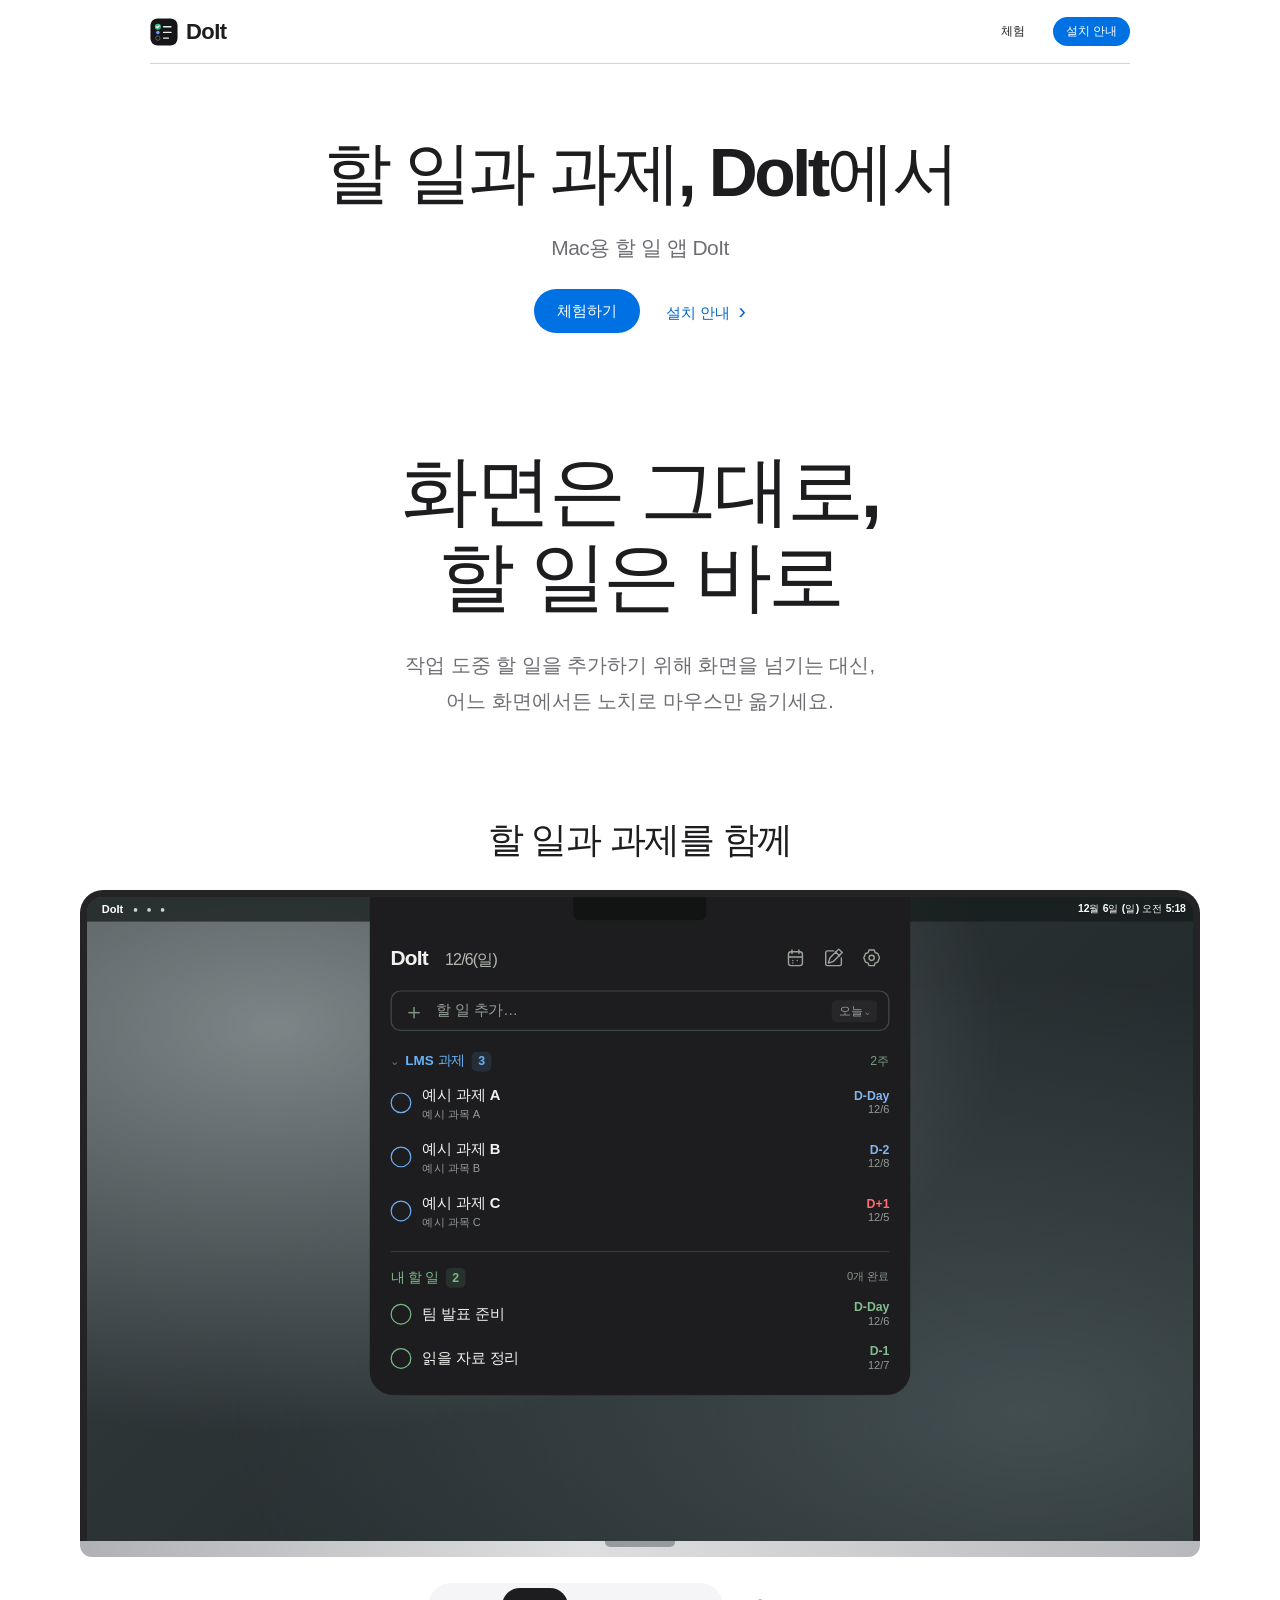
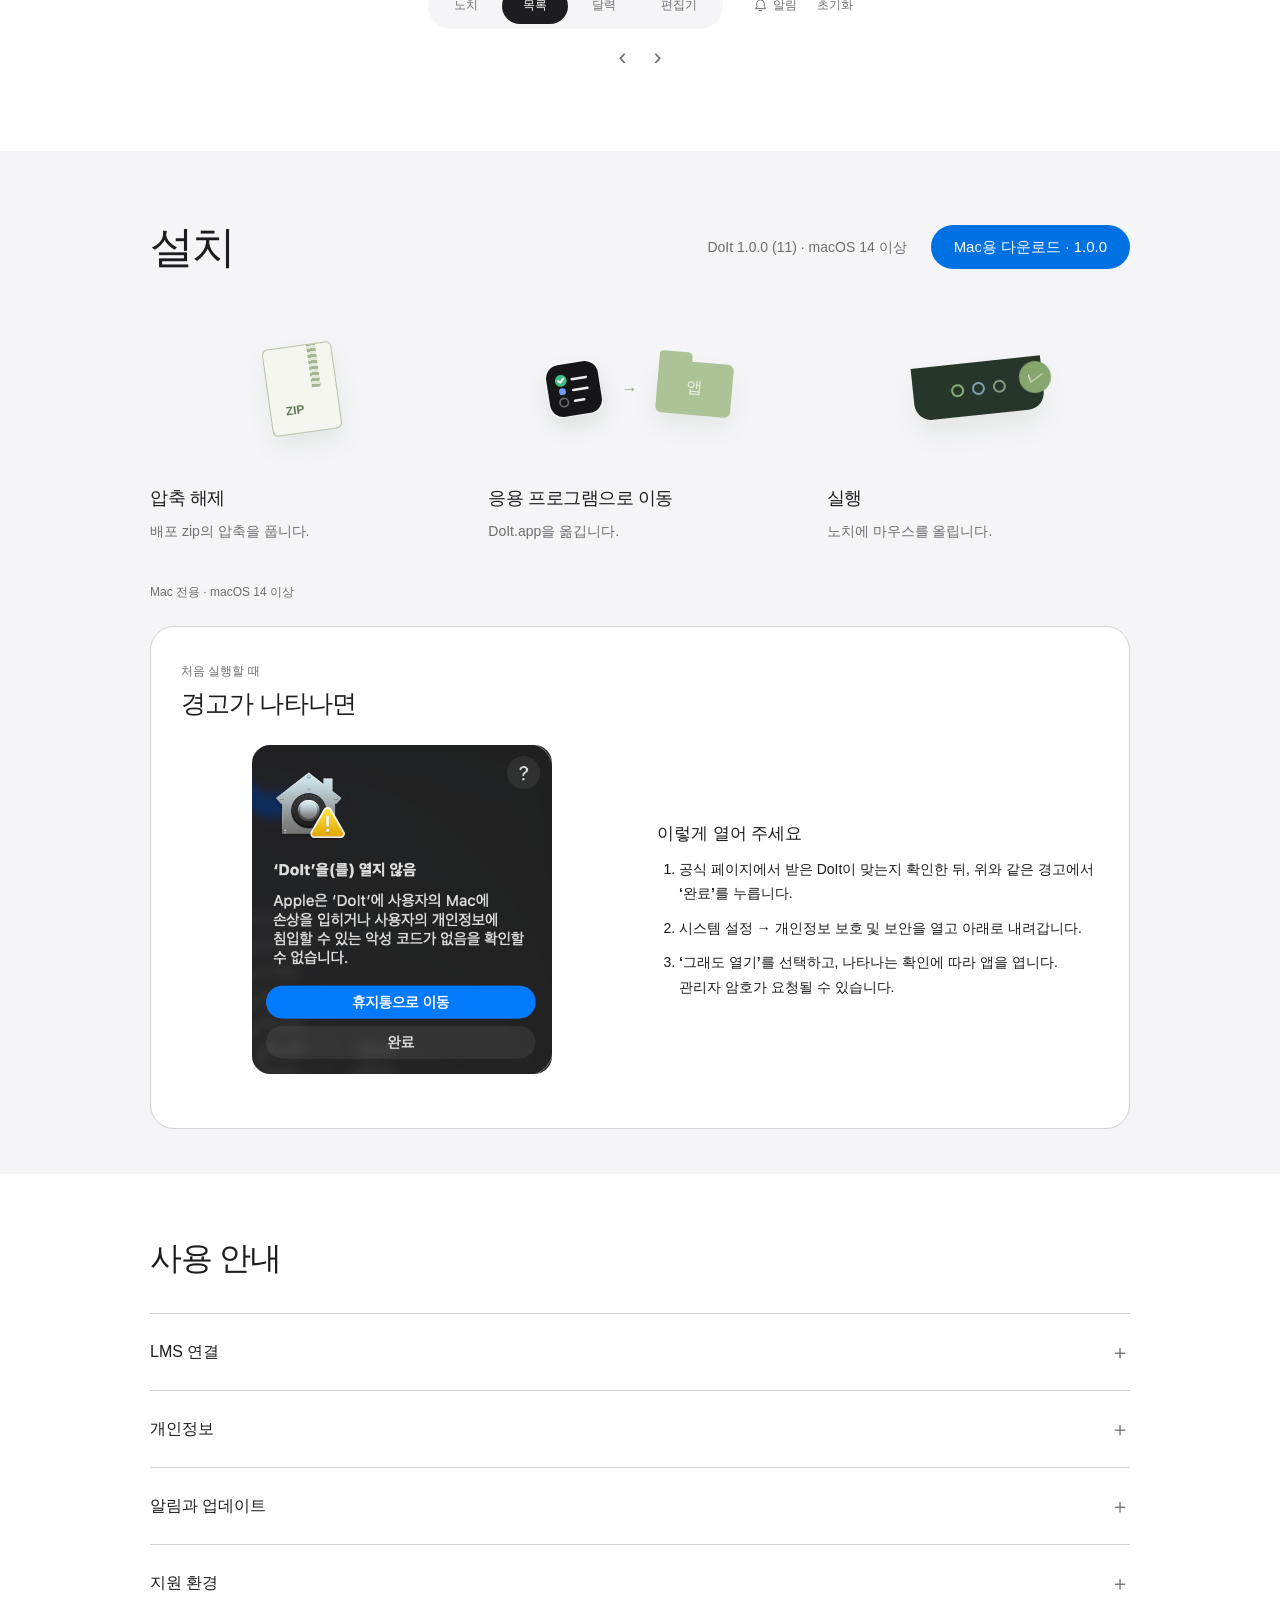
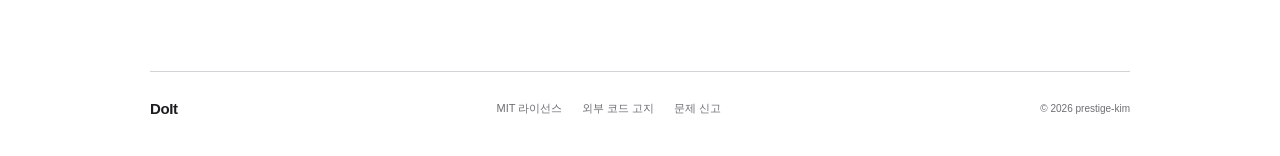
==== site/index.html @ 56186468 "Improve first-launch and LMS guides and notification permissions" ====
<!doctype html>
<html lang="ko">
<head>
  <meta charset="utf-8">
  <meta name="viewport" content="width=device-width, initial-scale=1">
  <meta name="color-scheme" content="light dark">
  <meta name="description" content="노치에서 할 일과 LMS 과제를 확인하는 Mac 앱, DoIt.">
  <meta http-equiv="Content-Security-Policy" content="default-src 'self'; script-src 'self'; style-src 'self'; img-src 'self' data:; font-src 'self'; connect-src 'none'; object-src 'none'; base-uri 'none'; form-action 'none'; frame-src 'none'">
  <title>DoIt — Mac용 할 일 앱</title>
  <link rel="icon" type="image/svg+xml" href="./assets/mark.svg">
  <link rel="stylesheet" href="./styles.css">
  <script type="module" src="./app.js"></script>
</head>
<body>
<a class="skip-link" href="#main">본문으로 건너뛰기</a>
<svg class="symbol-library" aria-hidden="true" xmlns="http://www.w3.org/2000/svg"><defs>
  <symbol id="i-arrow" viewBox="0 0 24 24"><path d="M5 12h14m-6-6 6 6-6 6"/></symbol>
  <symbol id="i-calendar" viewBox="0 0 24 24"><rect x="4" y="5" width="16" height="16" rx="3"/><path d="M8 3v4m8-4v4M4 11h16m-11 4h.01m5 0h.01m-5 3h.01"/></symbol>
  <symbol id="i-edit" viewBox="0 0 24 24"><path d="m14 5 5 5m-13 8 2-6L18 2l4 4L12 16l-6 2Z"/><path d="M12 4H5a2 2 0 0 0-2 2v13a2 2 0 0 0 2 2h14a2 2 0 0 0 2-2v-7"/></symbol>
  <symbol id="i-settings" viewBox="0 0 24 24"><path d="m9 3 6 0 1 3 3 1 2 5-2 5-3 1-1 3H9l-1-3-3-1-2-5 2-5 3-1Z"/><circle cx="12" cy="12" r="3"/></symbol>
  <symbol id="i-check" viewBox="0 0 24 24"><path d="m5 12 4 4L19 6"/></symbol>
  <symbol id="i-bell" viewBox="0 0 24 24"><path d="M6 9a6 6 0 0 1 12 0v5l2 3H4l2-3Zm4 11h4"/></symbol>
  <symbol id="i-lock" viewBox="0 0 24 24"><rect x="5" y="10" width="14" height="11" rx="3"/><path d="M8 10V7a4 4 0 0 1 8 0v3m-4 4v3"/></symbol>
  <symbol id="i-close" viewBox="0 0 24 24"><path d="m6 6 12 12M6 18 18 6"/></symbol>
  <symbol id="i-list" viewBox="0 0 24 24"><path d="M10 6h11M10 12h11M10 18h7m-14-12h.1m-.1 6h.1m-.1 6h.1"/></symbol>
</defs></svg>
<header class="site-header">
  <a class="brand" href="#top" aria-label="DoIt 첫 화면"><img src="./assets/mark.svg" width="34" height="34" alt=""><span>DoIt</span></a>
  <nav aria-label="주 메뉴"><a href="#experience">체험</a><a class="nav-cta" href="#install">설치 안내</a></nav>
</header>
<main id="main">
  <section class="hero" id="top" aria-labelledby="hero-title">
    <h1 id="hero-title">할 일과 과제,<br class="small-break"> DoIt에서</h1>
    <p class="hero-copy">Mac용 할 일 앱 DoIt</p>
    <div class="hero-actions"><button class="button primary js-only" data-open-notch>체험하기</button><a class="text-link" href="#install">설치 안내 <span aria-hidden="true">›</span></a></div>

  </section>

  <section class="focus-intro content-width" aria-labelledby="focus-title">
    <h2 id="focus-title"><span>화면은 그대로,</span><span>할 일은 바로</span></h2>
    <p><span>작업 도중 할 일을 추가하기 위해 화면을 넘기는 대신,</span><span>어느 화면에서든 노치로 마우스만 옮기세요.</span></p>
  </section>

  <section class="story" id="experience" data-scene="1" aria-label="DoIt 가상 제품 체험">
    <div class="product-stage">
      <p class="feature-caption js-only" id="feature-caption"><span>할 일과 과제를 함께</span></p>
      <div class="product-frame">
        <div class="display" id="product-display">
          <div class="desktop-surface" id="desktop-surface">
          <div class="desktop-menubar" aria-hidden="true"><span class="desktop-brand"><b>DoIt</b><i></i><i></i><i></i></span><time id="desktop-date" class="menu-clock">11월 9일 (월)</time></div>
          <button class="notch-toggle js-only" id="notch-toggle" aria-expanded="false" aria-controls="notch-panel" aria-label="노치 펼치기"><span class="camera" aria-hidden="true"></span></button>
          <div class="notch-panel" id="notch-panel" aria-label="예시 할 일 패널">
            <div class="panel-heading"><strong>DoIt <time id="panel-date">11/9(월)</time></strong><div class="panel-tools"><button class="icon-button js-only" id="calendar-toggle" aria-label="달력 보기" aria-pressed="false"><svg><use href="#i-calendar"/></svg></button><button class="icon-button js-only" id="editor-toggle" aria-label="전체 편집기 미리보기"><svg><use href="#i-edit"/></svg></button><a class="icon-button" href="#setup" aria-label="LMS 연결 방법 보기"><svg><use href="#i-settings"/></svg></a></div></div>
            <div class="list-view" id="list-view">
              <div class="demo-input" aria-label="입력창 예시, 실제 입력은 받지 않음"><span>＋</span>할 일 추가… <small>오늘⌄</small></div>
              <div class="list-heading"><strong><span class="chevron">⌄</span>LMS 과제 <b>3</b></strong><span>2주</span></div>
              <div class="tasks lms-tasks">
                <div class="task" data-task="lms-a"><button class="check js-only" data-check="lms-a" aria-label="예시 과제 A 완료" aria-pressed="false"><svg><use href="#i-check"/></svg></button><span class="static-ring no-js-only"></span><div class="task-copy"><span class="task-title">예시 과제 A</span><span class="course">예시 과목 A</span></div><span class="due">D-Day<small>11/9</small></span></div>
                <div class="task" data-task="lms-b"><button class="check js-only" data-check="lms-b" aria-label="예시 과제 B 완료" aria-pressed="false"><svg><use href="#i-check"/></svg></button><span class="static-ring no-js-only"></span><div class="task-copy"><span class="task-title">예시 과제 B</span><span class="course">예시 과목 B</span></div><span class="due">D-2<small>11/11</small></span></div>
                <div class="task overdue" data-task="lms-c"><button class="check js-only" data-check="lms-c" aria-label="예시 과제 C 완료" aria-pressed="false"><svg><use href="#i-check"/></svg></button><span class="static-ring no-js-only"></span><div class="task-copy"><span class="task-title">예시 과제 C</span><span class="course">예시 과목 C</span></div><span class="due">D+1<small>11/8</small></span></div>
              </div>
              <div class="list-divider"></div>
              <div class="list-heading personal-heading"><strong>내 할 일 <b>2</b></strong><span id="todo-progress">0개 완료</span></div>
              <div class="tasks personal-tasks"><div class="task" data-task="todo-a"><button class="check js-only" data-check="todo-a" aria-label="팀 발표 준비 완료" aria-pressed="false"><svg><use href="#i-check"/></svg></button><span class="static-ring no-js-only"></span><span class="task-title">팀 발표 준비</span><span class="due">D-Day<small>11/9</small></span></div><div class="task" data-task="todo-b"><button class="check js-only" data-check="todo-b" aria-label="읽을 자료 정리 완료" aria-pressed="false"><svg><use href="#i-check"/></svg></button><span class="static-ring no-js-only"></span><span class="task-title">읽을 자료 정리</span><span class="due">D-1<small>11/10</small></span></div></div>
            </div>
            <div class="calendar-view" id="calendar-view" hidden><div class="calendar-title"><strong id="calendar-month">2026년 11월</strong><span>〈 <span class="today-chip">오늘</span> 〉</span></div><div class="weekdays" aria-hidden="true"><span>일</span><span>월</span><span>화</span><span>수</span><span>목</span><span>금</span><span>토</span></div><div class="calendar-grid" id="calendar-grid" aria-label="2026년 11월 예시 달력"></div><div class="calendar-legend"><span><i></i>내 할 일</span><span><i></i>LMS 과제</span><span>지난 날짜는 보기만 가능</span></div><div class="selected-day"><strong id="selected-day-label">11월 9일 · 오늘</strong><div><i class="blue-dot"></i>예시 과제 A <span>예시 과목 A</span></div><div><i class="green-dot"></i>팀 발표 준비</div></div></div>
          </div>
          <div class="demo-alert" id="demo-alert" hidden><button class="alert-content" id="alert-content"><span class="alert-dot"></span><strong id="alert-count">오늘 마감 2개</strong><span id="alert-titles">예시 과제 A 외 1개</span></button><button class="alert-close" id="alert-close" aria-label="알림 예시 닫기"><svg><use href="#i-close"/></svg></button></div>
          <section class="editor-window" id="editor-window" aria-label="전체 편집기 예시" hidden><div class="window-top"><i></i><i></i><i></i><span>전체 편집기</span><button id="editor-close" class="icon-button js-only" aria-label="편집기 미리보기 닫기"><svg><use href="#i-close"/></svg></button></div><div class="editor-toolbar"><span>⌕ 제목 검색</span><strong>마감일순</strong><span>추가순</span></div><div class="editor-body"><h3>LMS 과제 <small>보기·체크만 가능</small></h3><div class="editor-row"><span class="blue-dot"></span><strong>예시 과제 A</strong><span class="course">예시 과목 A</span><span data-demo-offset="0">11/9 · D-Day</span></div><div class="editor-row"><span class="blue-dot"></span><strong>예시 과제 B</strong><span class="course">예시 과목 B</span><span data-demo-offset="2">11/11 · D-2</span></div><h3>내 할 일</h3><div class="editor-row"><span class="green-dot"></span><strong>팀 발표 준비</strong><span data-demo-offset="0">11/9 · D-Day</span></div><div class="editor-row"><span class="green-dot"></span><strong>읽을 자료 정리</strong><span data-demo-offset="1">11/10 · D-1</span></div><p>내 할 일은 제목·날짜 수정과 일괄 처리까지.<br> LMS 과제의 제목·마감일은 바꾸지 않습니다.</p></div></section>
          </div>
        </div>
        <div class="frame-chin" aria-hidden="true"><span></span></div>
      </div>
      <div class="scene-controls js-only"><div class="scene-buttons" role="group" aria-label="제품 시연 장면"><button data-scene="0" aria-pressed="false">노치</button><button data-scene="1" aria-pressed="true">목록</button><button data-scene="2" aria-pressed="false">달력</button><button data-scene="3" aria-pressed="false">편집기</button></div><div class="extra-controls"><button id="show-alert"><svg><use href="#i-bell"/></svg>알림</button><button id="expand-demo" class="expand-button" aria-pressed="false" aria-controls="product-display">화면 확대</button><button id="reset-demo">초기화</button></div></div>
      <div class="story-footer js-only"><button id="previous-scene" aria-label="이전 장면">‹</button><button id="next-scene" aria-label="다음 장면">›</button></div>
    </div>
    <noscript><p class="noscript-note">예시 일정입니다. JavaScript를 켜면 날짜와 시간이 현재 기기에 맞춰지고 노치·완료 체크·달력·알림을 체험할 수 있습니다.</p></noscript>
    <p class="sr-only" id="demo-status" role="status" aria-live="polite"></p>
  </section>

  <section class="install-section" id="install" aria-labelledby="install-title">
    <div class="content-width">
      <div class="install-heading"><h2 id="install-title">설치</h2><div class="release-state"><p id="release-message">DoIt 1.0.0 (11) · macOS 14 이상</p><a class="text-link" id="preview-cta" href="#experience">체험하기 <span aria-hidden="true">›</span></a><a class="button primary" id="download-link" hidden>Mac용 다운로드</a></div></div>
      <ol class="install-steps">
        <li><div class="install-drawing archive-drawing" aria-hidden="true"><div class="zip-icon"><span>ZIP</span><i></i></div></div><h3>압축 해제</h3><p>배포 zip의 압축을 풉니다.</p></li>
        <li><div class="install-drawing folder-drawing" aria-hidden="true"><img src="./assets/mark.svg" alt="" width="54" height="54"><span>→</span><div class="folder-icon"><i>앱</i></div></div><h3>응용 프로그램으로 이동</h3><p>DoIt.app을 옮깁니다.</p></li>
        <li><div class="install-drawing launch-drawing" aria-hidden="true"><span class="launch-notch"><i></i><i></i><i></i></span><span class="launch-check">✓</span></div><h3>실행</h3><p>노치에 마우스를 올립니다.</p></li>
      </ol>
      <p class="compatibility">Mac 전용 · macOS 14 이상</p>
      <section class="first-launch" aria-labelledby="first-launch-title">
        <div class="first-launch-intro"><span>처음 실행할 때</span><h3 id="first-launch-title">경고가 나타나면</h3></div>
        <div class="first-launch-content">
          <img class="first-launch-warning" src="./assets/first-launch-warning.webp" width="508" height="558" alt="DoIt을 열지 않음. Apple이 악성 코드가 없는지 확인할 수 없다는 경고와 휴지통으로 이동·완료 버튼.">
          <div class="first-launch-steps"><h4>이렇게 열어 주세요</h4><ol>
            <li>공식 페이지에서 받은 DoIt이 맞는지 확인한 뒤, 위와 같은 경고에서 <strong>‘완료’</strong>를 누릅니다.</li>
            <li><strong>시스템 설정 → 개인정보 보호 및 보안</strong>을 열고 아래로 내려갑니다.</li>
            <li><strong>‘그래도 열기’</strong>를 선택하고, 나타나는 확인에 따라 앱을 엽니다. 관리자 암호가 요청될 수 있습니다.</li>
          </ol></div>
        </div>
      </section>
    </div>
  </section>
  <section class="guide-section content-width" id="privacy" aria-labelledby="guide-title">
    <h2 id="guide-title">사용 안내</h2>
    <details id="setup">
      <summary>LMS 연결<span>＋</span></summary>
      <div class="detail-body lms-guide">
        <div class="lms-guide-heading">
          <h3>과제도, 함께.</h3>
          <p>LMS에서 피드 주소를 가져와 DoIt에 연결하면<br>과제와 마감일을 함께 볼 수 있습니다.</p>
        </div>
        <h4 class="lms-flow-title">LMS에서 피드 주소 가져오기</h4>
        <ol class="lms-feed-steps">
          <li>
            <div class="lms-feed-visual lms-calendar-visual" aria-hidden="true"><div class="lms-calendar-menu"><span>대시보드</span><span>과목</span><strong><svg><use href="#i-calendar"/></svg>캘린더</strong></div></div>
            <h5>캘린더 열기</h5><p>LMS 홈 왼쪽 메뉴에서<br>‘캘린더’를 클릭하세요.</p>
          </li>
          <li>
            <div class="lms-feed-visual"><img src="./assets/lms-setup/calendar-feed-link.png" width="194" height="164" loading="lazy" alt="LMS 캘린더 오른쪽의 캘린더 피드 링크"></div>
            <h5>캘린더 피드 선택</h5><p>캘린더 화면 오른쪽에서<br>‘캘린더 피드’를 클릭하세요.</p>
          </li>
          <li>
            <div class="lms-feed-visual lms-copy-visual" aria-hidden="true"><div class="lms-feed-dialog"><strong>캘린더 피드</strong><span>아래 링크를 복사하여 사용하세요.</span><div>개인 피드 주소 <b>⌘ C</b></div></div></div>
            <h5>주소 복사</h5><p>나타난 주소를 전체 선택해<br>복사하세요.</p>
          </li>
        </ol>
        <p class="lms-feed-example">일부 화면은 개인 정보 보호를 위해 예시로 표시했습니다.</p>
        <h4 class="lms-flow-title lms-connect-title">DoIt에 연결하기</h4>
        <ol class="lms-steps">
          <li>
            <div class="lms-step-copy"><span class="lms-step-number" aria-hidden="true">1</span><h4>피드 주소 저장</h4><p>DoIt 설정 → LMS 연동에서<br>주소를 붙여넣고 ‘저장’을 누르세요.</p></div>
            <a class="lms-screen" href="./assets/lms-setup/save-feed.png" target="_blank" rel="noopener" aria-label="피드 주소 저장 화면 크게 보기">
              <img src="./assets/lms-setup/save-feed.png" width="984" height="430" loading="lazy" alt="실제 DoIt 설정의 LMS 연동 화면. 비어 있는 피드 주소 입력란과 저장 버튼이 있습니다.">
              <span>이미지 크게 보기 <span aria-hidden="true">↗</span></span>
            </a>
          </li>
          <li>
            <div class="lms-step-copy"><span class="lms-step-number" aria-hidden="true">2</span><h4>연동 켜기</h4><p>‘LMS 연동 켜기’를 켜세요.<br>가져올 기간도 정할 수 있습니다.</p></div>
            <a class="lms-screen" href="./assets/lms-setup/enable-lms.png" target="_blank" rel="noopener" aria-label="LMS 연동 켜기 화면 크게 보기">
              <img src="./assets/lms-setup/enable-lms.png" width="984" height="320" loading="lazy" alt="실제 DoIt 설정의 LMS 연동 스위치가 오른쪽으로 켜진 화면. 피드 주소 대신 이 맥에만 저장됨 표시가 보입니다.">
              <span>이미지 크게 보기 <span aria-hidden="true">↗</span></span>
            </a>
          </li>
        </ol>
        <p class="lms-screen-note">DoIt 설정 화면입니다. 개인 피드 주소는 포함하지 않았습니다. 웹에서는 주소를 입력받지 않습니다.</p>
        <div class="lms-optional"><h4>LMS 없이도 사용할 수 있어요.</h4><p>연동하지 않아도 할 일·달력·마감 알림을 사용할 수 있습니다.<br>피드를 추가하지 않으면 패널에 LMS 칸이 나타나지 않습니다.</p></div>
        <div class="lms-safety"><p>피드 주소는 <strong>DoIt 앱 설정 창에만 직접</strong> 붙여넣으세요. 비밀번호처럼 보관하고 스크린샷·터미널·대화에 노출하지 마세요. 노출했다면 LMS에서 재발급하세요.</p><p>한동대 LMS 기준이며 다른 학교는 미검증입니다. 학교 공식 앱이 아닙니다. <strong>LMS 원본이 기준이며 DoIt은 보조 도구입니다.</strong> 중요한 마감은 LMS에서 확인하세요.</p></div>
      </div>
    </details>
    <details><summary>개인정보<span>＋</span></summary><div class="detail-body"><p>개발자는 사용자 데이터를 수집하거나 전송받지 않습니다. 할 일·과제·체크 상태·기록은 맥 안에 저장됩니다.</p><p>LMS에는 피드 GET 요청만 보냅니다. 할 일과 체크 상태를 보내거나 강의자료·게시글·첨부파일에 접근하거나 화면을 크롤링하지 않습니다. LMS 데이터를 AI 서비스에 보내지 않습니다.</p><p>피드 주소는 본인 계정 전용 파일에 저장합니다(파일 권한 600·폴더 700, Time Machine 백업 제외). 같은 계정의 다른 프로그램까지 차단하는 저장소는 아닙니다.</p><p>업데이트 확인·다운로드는 GitHub와 통신하며 IP 등 일반 HTTP 정보가 전달될 수 있습니다. 이 웹사이트에는 입력 수집·분석 도구가 없습니다.</p></div></details>
    <details><summary>알림과 업데이트<span>＋</span></summary><div class="detail-body"><p>노치 알림은 마감 당일 오전 9시에 모아서 표시합니다. 앱 종료 중 macOS 알림에는 알림 권한이 필요합니다. 기록은 자동으로 삭제하지 않습니다.</p><p>업데이트는 자동으로 확인하고 설치는 사용자가 선택합니다. 로컬 업데이트에서 인증 창 0번을 확인했으며 다른 맥이나 실제 배포 경로의 결과는 보장하지 않습니다.</p></div></details>
    <details><summary>지원 환경<span>＋</span></summary><div class="detail-body"><p>macOS 14 이상. Apple Silicon 실사용 확인. Intel은 universal 빌드 확인, 실사용 미확인입니다. 모바일에서는 웹 체험만 가능하며 앱은 Mac 전용입니다.</p></div></details>
  </section>
</main>
<footer class="site-footer content-width"><a class="brand" href="#top">DoIt</a><div><a href="./legal.html#license">MIT 라이선스</a><a href="./legal.html#notices">외부 코드 고지</a><a href="https://github.com/prestige-kim/DoIt/issues">문제 신고</a></div><small>© 2026 prestige-kim</small></footer>
</body>
</html>
---- site/styles.css ----
:root {
  color-scheme: light dark;
  --bg: #fff;
  --ink: #1d1d1f;
  --muted: #6e6e73;
  --line: #d2d2d7;
  --section: #f5f5f7;
  --blue: #66adf6;
  --red: #ff6c72;
  --panel: #1d1d1f;
  font-family: -apple-system, BlinkMacSystemFont, "Apple SD Gothic Neo", sans-serif;
  font-synthesis: none;
}
* { box-sizing: border-box; }
html { scroll-behavior: smooth; scroll-padding-top: 12px; }
body { margin: 0; color: var(--ink); background: var(--bg); line-height: 1.6; word-break: keep-all; -webkit-font-smoothing: antialiased; }
a { color: inherit; text-decoration: none; }
button { font: inherit; color: inherit; cursor: pointer; }
button, a { -webkit-tap-highlight-color: transparent; }
button:disabled { opacity: .3; cursor: default; }
button:focus-visible, a:focus-visible, summary:focus-visible { outline: 3px solid #0071e3; outline-offset: 5px; }
[hidden] { display: none !important; }
svg { width: 22px; height: 22px; fill: none; stroke: currentColor; stroke-width: 1.6; stroke-linecap: round; stroke-linejoin: round; }
.symbol-library { position: absolute; width: 0; height: 0; overflow: hidden; }
.sr-only { position: absolute; width: 1px; height: 1px; overflow: hidden; clip: rect(0,0,0,0); white-space: nowrap; }
.js-only { display: none; }
.js .js-only { display: flex; }
.js .no-js-only { display: none; }
.skip-link { position: fixed; top: -100px; left: 20px; z-index: 100; padding: 12px; background: var(--bg); }
.skip-link:focus { top: 10px; }
.content-width { width: min(980px, calc(100% - 64px)); margin-inline: auto; }
.site-header { width: min(980px, calc(100% - 64px)); height: 64px; margin-inline: auto; display: flex; align-items: center; justify-content: space-between; border-bottom: 1px solid var(--line); }
.brand { display: inline-flex; align-items: center; gap: 8px; font-size: 22px; font-weight: 600; letter-spacing: -.025em; }
.brand img { width: 28px; height: 28px; border-radius: 7px; }
.site-header nav { display: flex; align-items: center; gap: 28px; font-size: 12px; }
.nav-cta { color: #fff; background: #0071e3; border-radius: 999px; padding: 5px 13px; }
.hero { padding: 70px 24px 42px; text-align: center; }
.hero h1 { margin: 0; font-size: clamp(40px, 5.3vw, 76px); line-height: 1.16; font-weight: 600; letter-spacing: -.05em; }
.small-break { display: none; }
.hero-copy { margin: 18px 0 0; font-size: 21px; color: var(--muted); letter-spacing: -.025em; }
.hero-actions { display: flex; align-items: center; justify-content: center; gap: 26px; margin-top: 25px; }
.button { min-height: 44px; display: inline-flex; align-items: center; justify-content: center; gap: 12px; border: 0; border-radius: 999px; padding: 10px 23px; font-size: 15px; line-height: 1.5; }
.primary { background: #0071e3; color: #fff; }
.primary:hover, .nav-cta:hover { background: #0077ed; }
.text-link { color: #0066cc; font-size: 15px; }
.text-link:hover { text-decoration: underline; }
.text-link span { display: inline-block; margin-left: 4px; font-size: 22px; vertical-align: -1px; }
/* Approved copy stays readable without JS or motion. */
.focus-intro { padding-block: 72px 96px; text-align: center; }
.focus-intro h2 { margin: 0; font-size: clamp(42px, 6vw, 78px); line-height: 1.12; font-weight: 700; letter-spacing: -.045em; }
.focus-intro h2 span, .focus-intro p span { display: block; }
.focus-intro p { margin: 28px 0 0; color: var(--muted); font-size: clamp(16px, 1.8vw, 20px); line-height: 1.8; word-break: keep-all; text-wrap: pretty; }
.focus-intro { opacity: 1; transform: none; transition: opacity .6s ease, transform .6s ease; }
.focus-intro.is-arriving { opacity: 0; transform: translateY(16px); }
@media (max-width: 600px) { .focus-intro { padding-block: 52px 72px; } .focus-intro p { margin-top: 24px; } }
@media (prefers-reduced-motion: reduce) { .focus-intro, .focus-intro.is-arriving { opacity: 1; transform: none; transition: none; } }

/* The product stays in normal document flow at every viewport size. */
.story { width: min(1120px, calc(100% - 100px)); margin: 0 auto 85px; }
.product-stage { position: relative; }
.product-frame { width: 100%; margin: auto; }

.display { width: 100%; min-height: 520px; aspect-ratio: 1.72; position: relative; overflow: hidden; isolation: isolate; background: radial-gradient(ellipse at 17% 20%, #7d8587 0%, transparent 56%), radial-gradient(ellipse at 85% 80%, #424e50 0%, transparent 60%), linear-gradient(135deg, #343c3e, #1d2426); border: 7px solid #242426; border-bottom: 0; border-radius: 23px 23px 0 0; }


.scene-controls { justify-content: center; align-items: center; gap: 30px; margin-top: 26px; }
.scene-buttons { display: flex; gap: 3px; padding: 5px; background: var(--section); border-radius: 999px; }
.scene-buttons button { min-height: 36px; padding: 7px 21px; border: 0; border-radius: 999px; background: transparent; font-size: 12px; color: var(--muted); }
.scene-buttons button[aria-pressed=true] { background: var(--ink); color: var(--bg); }
.extra-controls { display: flex; gap: 20px; }
.extra-controls button { display: flex; align-items: center; gap: 5px; min-height: 36px; border: 0; padding: 0; background: transparent; color: var(--muted); font-size: 12px; }
.extra-controls svg { width: 15px; height: 15px; }
.story-footer { justify-content: center; align-items: center; gap: 7px; margin-top: 9px; }
.story-footer button { padding: 0 8px; min-width: 28px; height: 28px; border: 0; background: transparent; font-size: 24px; color: var(--muted); }
.story-footer span { font-size: 10px; color: var(--muted); padding-left: 15px; }
.noscript-note { color: var(--muted); font-size: 12px; text-align: center; margin: 25px 0; }
.install-section { background: var(--section); padding: 70px 0 45px; }
.install-heading { display: flex; align-items: center; justify-content: space-between; }
h2 { font-size: 44px; font-weight: 600; line-height: 1.2; letter-spacing: -.04em; margin: 0; }
.release-state { display: flex; align-items: center; gap: 24px; }
.release-state p { margin: 0; font-size: 14px; color: var(--muted); }
.install-steps { display: grid; grid-template-columns: repeat(3, 1fr); gap: 35px; padding: 0; margin: 35px 0 40px; list-style: none; }
.install-drawing { height: 160px; display: flex; align-items: center; justify-content: center; gap: 20px; position: relative; }
.install-steps h3 { font-size: 18px; font-weight: 600; letter-spacing: -.025em; margin: 15px 0 8px; }
.install-steps p { font-size: 14px; color: var(--muted); margin: 0; }
.compatibility { font-size: 12px; color: var(--muted); margin: 0 0 24px; }
.first-launch { padding: 30px; border: 1px solid var(--line); border-radius: 24px; background: var(--bg); }
.first-launch-intro > span { color: var(--muted); font-size: 12px; font-weight: 600; }
.first-launch-intro h3 { margin: 5px 0 8px; font-size: 25px; line-height: 1.25; letter-spacing: -.035em; }
.first-launch-content { display: grid; grid-template-columns: minmax(0, 1fr) minmax(0, 1fr); gap: 34px; align-items: center; margin: 26px 0 24px; }
.first-launch-warning { display: block; width: min(100%, 300px); height: auto; margin: 0 auto; border-radius: 18px; }
.first-launch-steps h4 { margin: 0 0 10px; font-size: 17px; }
.first-launch-steps ol { margin: 0; padding-left: 22px; color: var(--ink); font-size: 14px; line-height: 1.75; }
.first-launch-steps li + li { margin-top: 10px; }
@media (max-width: 650px) {
  .first-launch { padding: 22px; border-radius: 20px; }
  .first-launch-content { grid-template-columns: 1fr; gap: 22px; }
}
details { border-top: 1px solid var(--line); }
summary { display: flex; align-items: center; justify-content: space-between; gap: 20px; padding: 22px 0; cursor: pointer; list-style: none; font-size: 16px; font-weight: 500; }
summary::-webkit-details-marker { display: none; }
summary > span { font-size: 20px; color: var(--muted); }
details[open] summary > span { transform: rotate(45deg); }
.detail-body, details > p { padding: 0 0 24px; max-width: 780px; font-size: 14px; color: var(--muted); line-height: 1.85; }
.detail-body p { margin: 0 0 16px; }
.detail-body p:last-child, details > p { margin: 0; }
.detail-body strong { font-weight: 600; color: var(--ink); }
.guide-section { padding-block: 65px 50px; }
.guide-section h2 { margin-bottom: 35px; font-size: 32px; }
.site-footer { display: flex; align-items: center; justify-content: space-between; gap: 25px; padding-block: 25px 35px; border-top: 1px solid var(--line); }
.site-footer .brand { font-size: 15px; }
.site-footer > div { display: flex; gap: 20px; font-size: 11px; color: var(--muted); }
.site-footer small { font-size: 10px; color: var(--muted); }
.legal { padding-block: 60px; }
.legal h1 { font-size: 42px; font-weight: 600; letter-spacing: -.04em; }
.legal h2 { margin-top: 60px; font-size: 28px; }
.legal pre { white-space: pre-wrap; word-break: break-word; font: 12px/1.9 ui-monospace, monospace; color: var(--muted); }
.legal-back { font-size: 14px; color: #0066cc; }
.desktop-menubar{height:27px;
  display:flex;
  justify-content:space-between;
  padding:0 16px;
  align-items:center;
  color:#f1f6ed;
  font-size:10px;
  background:#c0d9ba18}
.desktop-app{display:flex;
  gap:17px;
  font-weight:700}
.desktop-app>span{font-weight:400;
  opacity:.8}
.desktop-system{display:flex;
  align-items:center;
  gap:10px}
.battery{width:15px;
  height:7px;
  border:1px solid #e5eddf;
  border-radius:2px;
  position:relative}
.battery:after{content:'';
  position:absolute;
  inset:1px;
  background:#e5eddf;
  width:9px}
.notch-toggle{position:absolute;
  left:50%;
  top:-1px;
  transform:translateX(-50%);
  width:175px;
  height:31px;
  border:0;
  background:#111413;
  z-index:6;
  border-radius:0 0 12px 12px;
  align-items:center;
  justify-content:flex-end;
  padding-right:16px;
  transition:width .35s}
.camera{height:6px;
  width:6px;
  background:#273c39;
  border:1px solid #344a49;
  border-radius:50%}
.window-top{display:flex;
  align-items:center;
  gap:5px;
  padding:12px;
  font-size:9px;
  color:#7e887d;
  border-bottom:1px solid #485e4c18;
  position:relative}
.window-top>i{height:6px;
  width:6px;
  border-radius:50%;
  background:#c0c7b9}
.window-top>i:first-child{background:#bd897b}
.window-top>i:nth-child(2){background:#caba81}
.window-top>i:nth-child(3){background:#96b393}
.window-top>span{position:absolute;
  width:65%;
  text-align:center;
  left:18%}
.notch-panel{position:absolute;
  top:0;
  left:50%;
  transform:translateX(-50%);
  width:440px;
  max-width:calc(100% - 20px);
  background:var(--panel);
  color:#f1f2ef;
  border-radius:0 0 19px 19px;
  box-shadow:0 22px 42px #0006;
  z-index:5;
  padding:35px 17px 12px;
  transition:opacity .3s,transform .4s,width .35s}
.js .notch-panel{opacity:0;
  transform:translate(-50%,-15px);
  pointer-events:none}
.js .display.is-open .notch-panel{opacity:1;
  transform:translate(-50%,0);
  pointer-events:auto}
.display.is-calendar .notch-panel{width:520px}
.panel-heading{display:flex;
  align-items:center;
  justify-content:space-between;
  margin-bottom:12px;
  line-height:1.4}
.panel-heading strong{font-size:17px;
  letter-spacing:-.04em}
.panel-heading strong>time{font-size:13px;
  color:#b4b9b2;
  margin-left:10px;
  font-weight:500}
.panel-tools{display:flex;
  gap:2px}
.icon-button{border:0;
  background:transparent;
  color:#9ba59d;
  width:29px;
  height:29px;
  display:flex;
  align-items:center;
  justify-content:center;
  padding:5px;
  border-radius:7px}
.icon-button svg{width:17px;
  height:17px}
.icon-button:hover,.icon-button[aria-pressed=true]{background:#ffffff15;
  color:#eef4eb}
.demo-input{display:flex;
  align-items:center;
  gap:9px;
  border:1px solid #414943;
  border-radius:8px;
  padding:6px 9px;
  font-size:12px;
  color:#929d94;
  margin-bottom:16px}
.demo-input>span{font-size:18px;
  color:#7d9784;
  line-height:1}
.demo-input>small{margin-left:auto;
  font-size:10px;
  background:#ffffff0b;
  padding:1px 6px;
  border-radius:4px}
.list-heading{display:flex;
  align-items:center;
  justify-content:space-between;
  font-size:10px;
  color:#7d9d85;
  margin-bottom:3px}
.list-heading strong{color:#67b3f7;
  font-weight:600;
  font-size:11px;
  display:flex;
  align-items:center;
  gap:6px}
.list-heading b{font-size:10px;
  background:#5c9edc22;
  padding:0 5px;
  border-radius:4px}
.chevron{color:#959f98}
.task{display:flex;
  align-items:center;
  gap:9px;
  min-height:44px;
  padding:4px 0}
.check,.static-ring{width:17px;
  height:17px;
  flex-shrink:0;
  border-radius:50%;
  border:1.5px solid #6cacf0;
  background:transparent;
  padding:1px;
  align-items:center;
  justify-content:center;
  color:#171d19}
.check svg{width:13px;
  height:13px;
  opacity:0;
  stroke-width:2.3}
.check:hover{background:#66adf633}
.task-copy{display:flex;
  flex-direction:column;
  gap:0}
.task-title{font-size:12px;
  font-weight:550;
  line-height:1.5}
.course{font-size:9px;
  color:#969c98;
  font-weight:400}
.due{margin-left:auto;
  text-align:right;
  color:#83b4ed;
  font-size:10px;
  font-weight:550;
  line-height:1.3}
.due small{display:block;
  color:#939c95;
  font-size:9px;
  font-weight:400}
.overdue .due{color:var(--red)}
.list-divider{height:1px;
  background:#323934;
  margin:10px 0 12px}
.personal-heading strong{color:#79b887}
.personal-heading b{background:#75b88822}
.personal-heading>span{color:#85978a;
  font-size:9px}
.personal-tasks .check,.personal-tasks .static-ring{border-color:#79bb87}
.personal-tasks .due{color:#83bc8e}
.personal-tasks .task{min-height:36px}
.task.is-done .check{background:#66adf6}
.task.is-done .check svg{opacity:1}
.personal-tasks .task.is-done .check{background:#79bb87}
.task.is-done .task-title{text-decoration:line-through;
  color:#6d776e}
.task.is-done .due,.task.is-done .course{opacity:.4}

.calendar-title{display:flex;
  justify-content:space-between;
  align-items:center;
  font-size:14px;
  margin:5px 0 15px}
.calendar-title>span{font-size:12px;
  color:#a4afa6}
.today-chip{padding:3px 8px;
  background:#ffffff12;
  border-radius:5px;
  margin:0 9px}
.weekdays,.calendar-grid{display:grid;
  grid-template-columns:repeat(7,1fr);
  text-align:center}
.weekdays{font-size:10px;
  color:#8d978f;
  margin-bottom:7px}
.calendar-grid{gap:3px}
.calendar-day{position:relative;
  height:39px;
  font-size:11px;
  color:#c5cdc5;
  display:flex;
  align-items:center;
  justify-content:center;
  border:0;
  border-radius:7px;
  background:transparent;
  padding-bottom:7px;
  flex-direction:column;
  gap:3px}
.calendar-day:nth-child(7n+1){color:#e38b8b}
.calendar-day.is-today{background:#80b18b;
  color:#0e2716;
  font-weight:750}
.calendar-day.is-past{opacity:.45}
.calendar-day.is-empty{opacity:0}
.calendar-day .day-dots{display:flex;
  gap:3px;
  height:3px}
.day-dots i,.calendar-legend i,.blue-dot,.green-dot{display:inline-block;
  width:4px;
  height:4px;
  background:var(--blue);
  border-radius:50%;
  flex-shrink:0}
.day-dots i.green,.calendar-legend>span:first-child i,.green-dot{background:#80bb8d}
.calendar-legend{display:flex;
  align-items:center;
  gap:13px;
  font-size:8px;
  color:#98a49a;
  padding:11px 0;
  border-bottom:1px solid #343d35}
.calendar-legend>span{display:flex;
  gap:4px;
  align-items:center}
.calendar-legend>span:last-child{margin-left:auto}
.selected-day{padding-top:12px;
  font-size:10px}
.selected-day strong{font-size:11px}
.selected-day>div{display:flex;
  gap:6px;
  align-items:center;
  margin-top:6px}
.selected-day>div span{margin-left:auto;
  font-size:9px;
  color:#8c9b8e}
.demo-alert{position:absolute;
  left:50%;
  transform:translateX(-50%);
  top:0;
  z-index:8;
  background:var(--panel);
  border-radius:0 0 18px 18px;
  color:#f2f7ef;
  box-shadow:0 14px 30px #0005;
  max-width:calc(100% - 20px);
  width:350px;
  min-height:61px;
  display:flex;
  align-items:center;
  padding:15px}
.alert-content{display:grid;
  grid-template-columns:9px 1fr;
  gap:2px 10px;
  border:0;
  background:transparent;
  text-align:left;
  flex:1;
  padding:0;
  color:inherit}
.alert-dot{width:7px;
  height:7px;
  border-radius:50%;
  background:#81c38f;
  grid-row:1/3;
  align-self:center}
.alert-content strong{font-size:12px}
.alert-content>span:last-child{font-size:10px;
  color:#9cafa0}
.alert-close{border:0;
  background:transparent;
  padding:4px;
  display:flex;
  color:#b2beb4}
.alert-close svg{width:16px;
  height:16px}
.editor-window{position:absolute;
  left:50%;
  top:18%;
  transform:translateX(-50%);
  width:86%;
  max-width:650px;
  background:#202722;
  color:#e7eee7;
  border:1px solid #5a6c5955;
  border-radius:11px;
  box-shadow:0 30px 60px #00150788;
  z-index:7}
.editor-window .window-top{background:#29312b;
  border-radius:11px 11px 0 0;
  padding:10px;
  border-bottom:1px solid #485e4c66;
  color:#c1cabe}
.editor-window .window-top button{margin-left:auto;
  z-index:1;
  width:20px;
  height:20px}
.editor-toolbar{display:flex;
  gap:18px;
  align-items:center;
  font-size:10px;
  color:#85968a;
  border-bottom:1px solid #4b5e4e44;
  padding:12px 18px}
.editor-toolbar>span:first-child{margin-right:auto}
.editor-toolbar strong{color:#b6c8b8}
.editor-body{padding:12px 20px 20px}
.editor-body h3{font-size:11px;
  font-weight:600;
  color:#86b1d9;
  margin:7px 0}
.editor-body h3 small{margin-left:9px;
  color:#8d9d90;
  font-size:8px;
  font-weight:400}
.editor-body h3:nth-of-type(2){color:#8aba91;
  margin-top:20px}
.editor-row{display:flex;
  gap:9px;
  align-items:center;
  font-size:9px;
  border-bottom:1px solid #45564a44;
  padding:10px 0}
.editor-row strong{font-size:10px}
.editor-row>span:last-child{margin-left:auto;
  color:#a2bba7}
.editor-body>p{font-size:9px;
  color:#8c9e90;
  margin:17px 0 0}

.zip-icon{width:70px;
  height:88px;
  border:1px solid #b8c2ad;
  border-radius:6px;
  background:#f5f6ef;
  transform:rotate(-8deg);
  position:relative;
  box-shadow:0 12px 22px #586a4a18}
.zip-icon span{position:absolute;
  bottom:13px;
  left:15px;
  font-size:12px;
  font-weight:700;
  color:#617851}
.zip-icon i{position:absolute;
  top:0;
  right:15px;
  width:9px;
  height:43px;
  background:repeating-linear-gradient(0deg,#a4b692 0 3px,#e1e7d9 3px 6px)}
.step-arrow{color:#93a484;
  font-size:33px;
  transform:rotate(-15deg);
  position:absolute;
  right:19%;
  top:35%}
.folder-drawing{gap:20px}
.folder-drawing>img{transform:rotate(-9deg);
  box-shadow:0 10px 20px #52664622;
  border-radius:12px}
.folder-drawing>span{color:#8da27c}
.folder-icon{width:75px;
  height:53px;
  position:relative;
  background:#acc297;
  border-radius:4px 6px 6px 6px;
  box-shadow:0 12px 22px #52664618;
  transform:rotate(5deg)}
.folder-icon:before{content:'';
  position:absolute;
  top:-9px;
  left:0;
  width:33px;
  height:12px;
  background:#acc297;
  border-radius:4px 5px 0 0}
.folder-icon i{font-style:normal;
  display:block;
  text-align:center;
  font-size:16px;
  line-height:52px;
  color:#eaf0e3;
  font-weight:700}
.launch-notch{width:130px;
  height:53px;
  display:flex;
  gap:8px;
  justify-content:center;
  align-items:center;
  background:#26362a;
  border-radius:0 0 17px 17px;
  box-shadow:0 15px 25px #52664618;
  transform:rotate(-6deg)}
.launch-notch i{width:13px;
  height:13px;
  border:2px solid #85ac74;
  border-radius:50%}
.launch-notch i:nth-child(2){border-color:#7d9eb6}
.launch-notch i:nth-child(3){border-color:#8a9781}
.launch-check{position:absolute;
  right:26%;
  top:33%;
  width:32px;
  height:32px;
  border-radius:50%;
  background:#85a66c;
  color:#fff;
  text-align:center;
  line-height:32px;
  font-size:17px;
  transform:rotate(8deg)}
/* Product UI retains the app's green tasks, blue LMS, and red overdue dates. */
.notch-panel { background: var(--panel); }
.panel-heading { letter-spacing: -.025em; }
.js .notch-panel { clip-path: inset(0 30% 100% round 0 0 19px 19px); transition: opacity .25s, transform .35s, width .35s, clip-path .4s; }
.js .display.is-open .notch-panel { clip-path: inset(0 0 0 round 0 0 19px 19px); }
.folder-drawing > img { border-radius: 12px; }
@media (prefers-color-scheme: dark) {
  :root { --bg: #000; --ink: #f5f5f7; --muted: #a1a1a6; --line: #38383b; --section: #1d1d1f; }
  .text-link, .legal-back { color: #2997ff; }
}
@media (max-width: 900px) {
  .hero { padding-top: 55px; }
  .hero h1 { font-size: 50px; }
  .hero-copy { font-size: 18px; }
  .story { width: calc(100% - 40px); margin-bottom: 60px; }
  .display { height: 535px; min-height: 0; aspect-ratio: auto; border-width: 5px; }
  .content-width, .site-header { width: calc(100% - 48px); }
  .editor-window { top: 20%; width: 92%; }
  .install-steps { gap: 20px; }
  .install-steps h3 { font-size: 15px; }
  .install-steps p { font-size: 12px; }
  .install-drawing { transform: scale(.85); }
  .site-footer { flex-wrap: wrap; }
  .site-footer small { flex-basis: 100%; }
}
@media (max-width: 600px) {
  .site-header { height: 55px; }
  .brand { font-size: 20px; }
  .site-header nav { gap: 20px; }
  .hero { padding: 45px 20px 35px; }
  .hero h1 { font-size: 44px; line-height: 1.2; letter-spacing: -.045em; }
  .small-break { display: block; }
  .hero-copy { font-size: 17px; margin-top: 16px; }
  .hero-actions { gap: 22px; margin-top: 22px; }
  .button { font-size: 14px; padding: 9px 20px; }
  .text-link { font-size: 14px; }
  .story { width: calc(100% - 28px); margin-bottom: 50px; }
  .display { height: 525px; border-radius: 16px 16px 0 0; background-position: 65% center; }
  .desktop-menubar { padding-inline: 9px; font-size: 8px; }
  .desktop-app > span, .wifi-bars { display: none; }
  .desktop-system { gap: 6px; }
  .notch-toggle { width: 120px; height: 28px; }
  .notch-panel, .display.is-calendar .notch-panel { max-width: calc(100% - 10px); padding: 35px 12px 12px; }
  .panel-heading strong { font-size: 16px; }
  .panel-heading strong > time { margin-left: 6px; font-size: 11px; }
  .icon-button { width: 30px; height: 30px; }
  .task { min-height: 47px; }
  .task-title { font-size: 12px; }
  .course { font-size: 10px; }
  .due { font-size: 10px; }
  .list-heading { font-size: 8px; }
  .personal-tasks .task { min-height: 40px; }
  .calendar-title { font-size: 13px; }
  .calendar-grid { gap: 1px; }
  .calendar-day { height: 37px; font-size: 10px; }
  .calendar-legend { font-size: 7px; gap: 7px; }
  .selected-day { font-size: 10px; }

  .scene-controls { flex-wrap: wrap; gap: 10px; margin-top: 18px; }
  .scene-buttons { width: 100%; justify-content: space-between; }
  .scene-buttons button { flex: 1; font-size: 11px; padding-inline: 12px; }
  .extra-controls { gap: 25px; }
  .story-footer { margin-top: 3px; }
  .demo-alert { width: calc(100% - 10px); }
  .alert-content strong { font-size: 11px; }
  .alert-content > span:last-child { font-size: 9px; }
  .editor-body { padding-inline: 12px; }
  .editor-row { gap: 6px; font-size: 8px; }
  .editor-row strong { font-size: 9px; }
  .editor-row .course { display: none; }
  .editor-toolbar { font-size: 9px; padding-inline: 12px; gap: 10px; }
  .content-width, .site-header { width: calc(100% - 40px); }
  .install-section { padding-block: 45px 25px; }
  h2 { font-size: 36px; }
  .release-state { gap: 12px; flex-direction: column; align-items: flex-end; }
  .release-state p { font-size: 12px; }
  .install-steps { grid-template-columns: 1fr; gap: 0; margin-top: 20px; }
  .install-steps li { min-height: 145px; position: relative; padding: 40px 0 15px 43%; border-bottom: 1px solid var(--line); }
  .install-steps h3 { margin: 0 0 6px; font-size: 15px; }
  .install-drawing { position: absolute; left: 0; top: 0; width: 37%; height: 145px; transform: scale(.8); }
  .folder-drawing { gap: 12px; }
  .folder-drawing > img { width: 40px; height: 40px; }
  .folder-icon { width: 60px; }
  summary { font-size: 14px; padding-block: 20px; }
  .detail-body, details > p { font-size: 12px; }
  .guide-section { padding-block: 45px 35px; }
  .guide-section h2 { font-size: 28px; margin-bottom: 22px; }
  .site-footer { gap: 17px; padding-block: 25px; }
  .site-footer > div { flex-wrap: wrap; font-size: 10px; gap: 12px; }
}
@media (prefers-reduced-motion: reduce) {
  html { scroll-behavior: auto; }
  *, *::before, *::after { transition: none !important; animation: none !important; }
}



/* Original screen frame, without a keyboard or perspective hardware. */
.product-frame { position: relative; width: 100%; }
.frame-chin { height: 16px; border-radius: 0 0 12px 12px; background: linear-gradient(90deg, #afb1b4, #dedfe0 45%, #b6b8bb); }
.frame-chin span { display: block; width: 70px; height: 6px; margin: auto; background: #979a9e; border-radius: 0 0 5px 5px; }
.desktop-surface { position: relative; width: 900px; height: 534px; transform-origin: top left; }
.js .expand-button { display: none; }
@media (max-width: 900px) { .js .expand-button { display: flex; } }
.product-frame.is-expanded .display { height: 540px; aspect-ratio: auto; }
.product-frame.is-expanded .desktop-surface { width: 100%; height: 100%; transform: none !important; }
html:not(.js) .desktop-surface { width: 100%; height: 100%; }

/* 자체 제작한 메뉴바와 현재 시각. */
.desktop-menubar { position: relative; height: 20.20408px; padding: 0; overflow: hidden; color: #fff; background: rgba(20, 27, 25, .72); text-shadow: none; }
.desktop-brand { position: absolute; left: 12px; top: 0; height: 100%; display: flex; align-items: center; gap: 8px; font-size: 9px; color: #fff; }
.desktop-brand i { display: block; width: 3px; height: 3px; border-radius: 50%; background: #cbd8d0; }
.menu-clock { position: absolute; inset: 0 0 0 auto; width: auto; min-width: 105px; padding-left: 6px; display: flex; justify-content: flex-end; align-items: center; padding-right: 6px; font-size: 8.5px; font-weight: 600; white-space: nowrap; letter-spacing: -.025em; font-variant-numeric: tabular-nums; text-shadow: 0 1px 1px rgb(0 0 0 / 25%); }
.notch-toggle { width: 108.4px; height: 20.3px; border-radius: 0 0 5px 5px; }
.notch-toggle .camera { display: none; }
.product-frame.is-expanded .menu-clock { width: auto; min-width: 105px; padding-left: 7px; background: transparent; }

/* The expanding panel covers the menu strip beside the notch. */
.desktop-menubar { z-index: 4; }
.notch-toggle { z-index: 6; }

/* A single feature line follows the selected demo, without holding the scroll. */
.js .feature-caption { display: block; }
.feature-caption { margin: 0 16px 24px; min-height: 1.4em; text-align: center; font-size: clamp(22px, 3vw, 36px); line-height: 1.4; font-weight: 600; letter-spacing: -.035em; color: var(--ink); }
.feature-caption span { display: inline-block; animation: feature-appear .35s ease-out both; }
@keyframes feature-appear { from { opacity: .65; transform: translateY(7px); } to { opacity: 1; transform: translateY(0); } }
@media (prefers-reduced-motion: reduce) { .feature-caption span { animation: none; } }

/* Dark editor colors mirror the app's Asset Catalog roles. */
.editor-window {
  --editor-PanelBackground: #000000;
  --editor-PrimaryText: #f2f2f7;
  --editor-SecondaryText: #a1a1a6;
  --editor-Separator: rgb(255 255 255 / 8%);
  --editor-LmsAccent: #7ea6ff;
  --editor-TodoAccent: #4cc38a;
  background: var(--editor-PanelBackground); color: var(--editor-PrimaryText); border-color: var(--editor-Separator); box-shadow: 0 30px 60px #0008; color-scheme: dark;
}
.editor-window .window-top { background: #1e1e20; color: var(--editor-SecondaryText); border-color: var(--editor-Separator); }
.editor-toolbar, .editor-row { border-color: var(--editor-Separator); }
.editor-toolbar, .editor-body h3 small, .editor-body > p, .editor-row > span:last-child { color: var(--editor-SecondaryText); }
.editor-toolbar strong { color: var(--editor-PrimaryText); }
.editor-body h3 { color: var(--editor-LmsAccent); }
.editor-body h3:nth-of-type(2) { color: var(--editor-TodoAccent); }

/* Image-led LMS setup, using the site's system type and quiet role colors. */
.lms-guide { max-width: none; padding-block: 12px 36px; }
.lms-guide-heading { margin: 4px 0 28px; }
.lms-guide-heading h3 { margin: 0 0 12px; font-size: clamp(30px, 3.6vw, 42px); line-height: 1.15; font-weight: 600; letter-spacing: -.04em; color: var(--ink); }
.lms-guide-heading p { font-size: 17px; line-height: 1.7; }
.lms-flow-title { margin: 0 0 18px; color: var(--ink); font-size: 21px; font-weight: 600; letter-spacing: -.025em; }
.lms-feed-steps { display: grid; grid-template-columns: repeat(3, minmax(0, 1fr)); gap: 20px; padding: 0; margin: 0; list-style: none; counter-reset: feed-step; }
.lms-feed-steps > li { min-width: 0; counter-increment: feed-step; }
.lms-feed-steps > li::before { content: '0' counter(feed-step); display: block; margin-bottom: 10px; color: var(--muted); font-size: 13px; font-weight: 600; }
.lms-feed-steps h5 { margin: 14px 0 6px; color: var(--ink); font-size: 17px; line-height: 1.3; font-weight: 600; letter-spacing: -.025em; }
.lms-feed-steps p { margin: 0; font-size: 14px; line-height: 1.6; }
.lms-feed-visual { height: 180px; display: flex; align-items: center; justify-content: center; overflow: hidden; border-radius: 18px; background: var(--section); }
.lms-feed-visual img { display: block; max-width: 100%; max-height: 100%; width: auto; height: auto; border-radius: 10px; }
.lms-calendar-menu { width: 112px; padding: 10px 0; border-radius: 12px; background: #354954; color: #fff; text-align: center; font-size: 12px; box-shadow: 0 8px 24px #0002; }
.lms-calendar-menu span { display: block; padding: 6px 0; opacity: .8; }
.lms-calendar-menu strong { display: flex; flex-direction: column; align-items: center; gap: 3px; padding: 8px; color: #0876b6; background: #fff; font-size: 13px; font-weight: 600; }
.lms-calendar-menu svg { width: 21px; height: 21px; }
.lms-feed-dialog { width: min(88%, 260px); overflow: hidden; border-radius: 12px; background: #fff; color: #273a4c; box-shadow: 0 8px 24px #0002; }
.lms-feed-dialog > strong { display: block; padding: 13px 15px; border-bottom: 1px solid #d7dce0; font-size: 14px; font-weight: 600; }
.lms-feed-dialog > span { display: block; padding: 12px 15px 6px; font-size: 11px; }
.lms-feed-dialog > div { display: flex; justify-content: space-between; gap: 8px; margin: 4px 15px 16px; padding: 7px 9px; border: 1px solid #ccd3d8; border-radius: 6px; color: #63717b; font-size: 11px; }
.lms-feed-dialog b { color: #0876b6; white-space: nowrap; }
.lms-guide .lms-feed-example { margin: 14px 0 38px; font-size: 12px; }
.lms-connect-title { margin-top: 0; }
.lms-steps { display: grid; grid-template-columns: repeat(2, minmax(0, 1fr)); gap: 24px; padding: 0; margin: 0; list-style: none; }
.lms-steps > li { min-width: 0; padding: 28px 24px 20px; border-radius: 22px; background: var(--section); }
.lms-step-number { display: block; margin-bottom: 14px; color: var(--muted); font-size: 14px; font-weight: 600; }
.lms-step-copy h4 { margin: 0 0 10px; color: var(--ink); font-size: 23px; line-height: 1.25; font-weight: 600; letter-spacing: -.025em; }
.lms-step-copy p { font-size: 15px; line-height: 1.7; }
.lms-screen { display: flex; flex-direction: column; align-items: center; justify-content: center; gap: 16px; min-height: 245px; margin-top: 24px; }
.lms-screen img { display: block; max-width: 100%; height: auto; border-radius: 14px; background: #fff; }
.lms-screen > span { color: #0066cc; font-size: 12px; }
.lms-screen:hover > span { text-decoration: underline; }
.lms-guide .lms-screen-note { margin: 18px 0 36px; font-size: 12px; }
.lms-optional { padding-block: 24px; border-top: 1px solid var(--line); border-bottom: 1px solid var(--line); }
.lms-optional h4 { margin: 0 0 10px; color: var(--ink); font-size: 21px; line-height: 1.3; font-weight: 600; letter-spacing: -.025em; }
.lms-optional p { margin: 0; font-size: 15px; }
.lms-safety { margin-top: 24px; font-size: 12px; }
.lms-safety p { max-width: 800px; }
@media (max-width: 650px) {
  .lms-feed-steps { grid-template-columns: 1fr; gap: 26px; }
  .lms-feed-visual { height: 164px; }
  .lms-steps { grid-template-columns: 1fr; gap: 18px; }
  .lms-steps > li { padding: 24px 20px 18px; }
  .lms-screen { min-height: 0; margin-top: 24px; }
  .lms-guide-heading p { font-size: 16px; }
}
@media (prefers-color-scheme: dark) { .lms-screen > span { color: #2997ff; } }

@media (max-width: 600px) {
  .product-frame:not(.is-expanded) .menu-clock { font-size: 14px; min-width: 175px; }
  .product-frame:not(.is-expanded) .desktop-brand { font-size: 14px; }
}
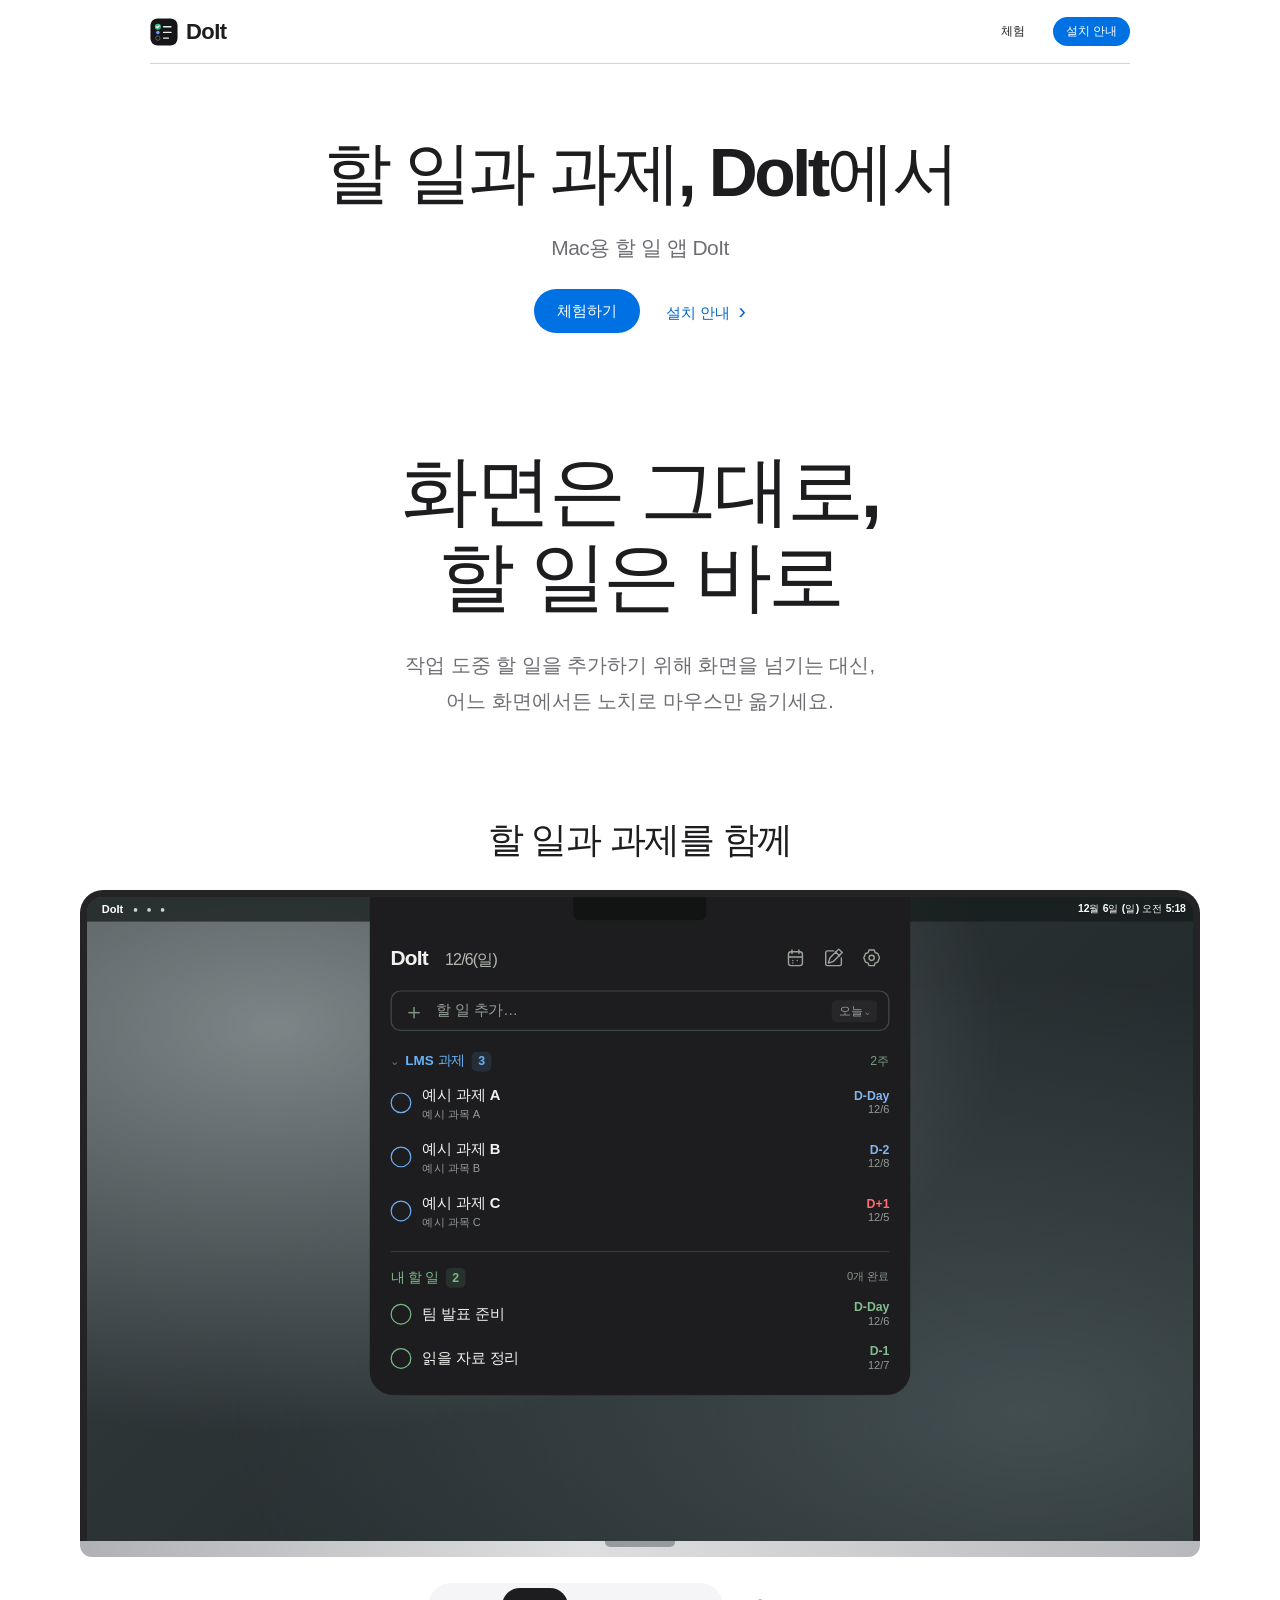
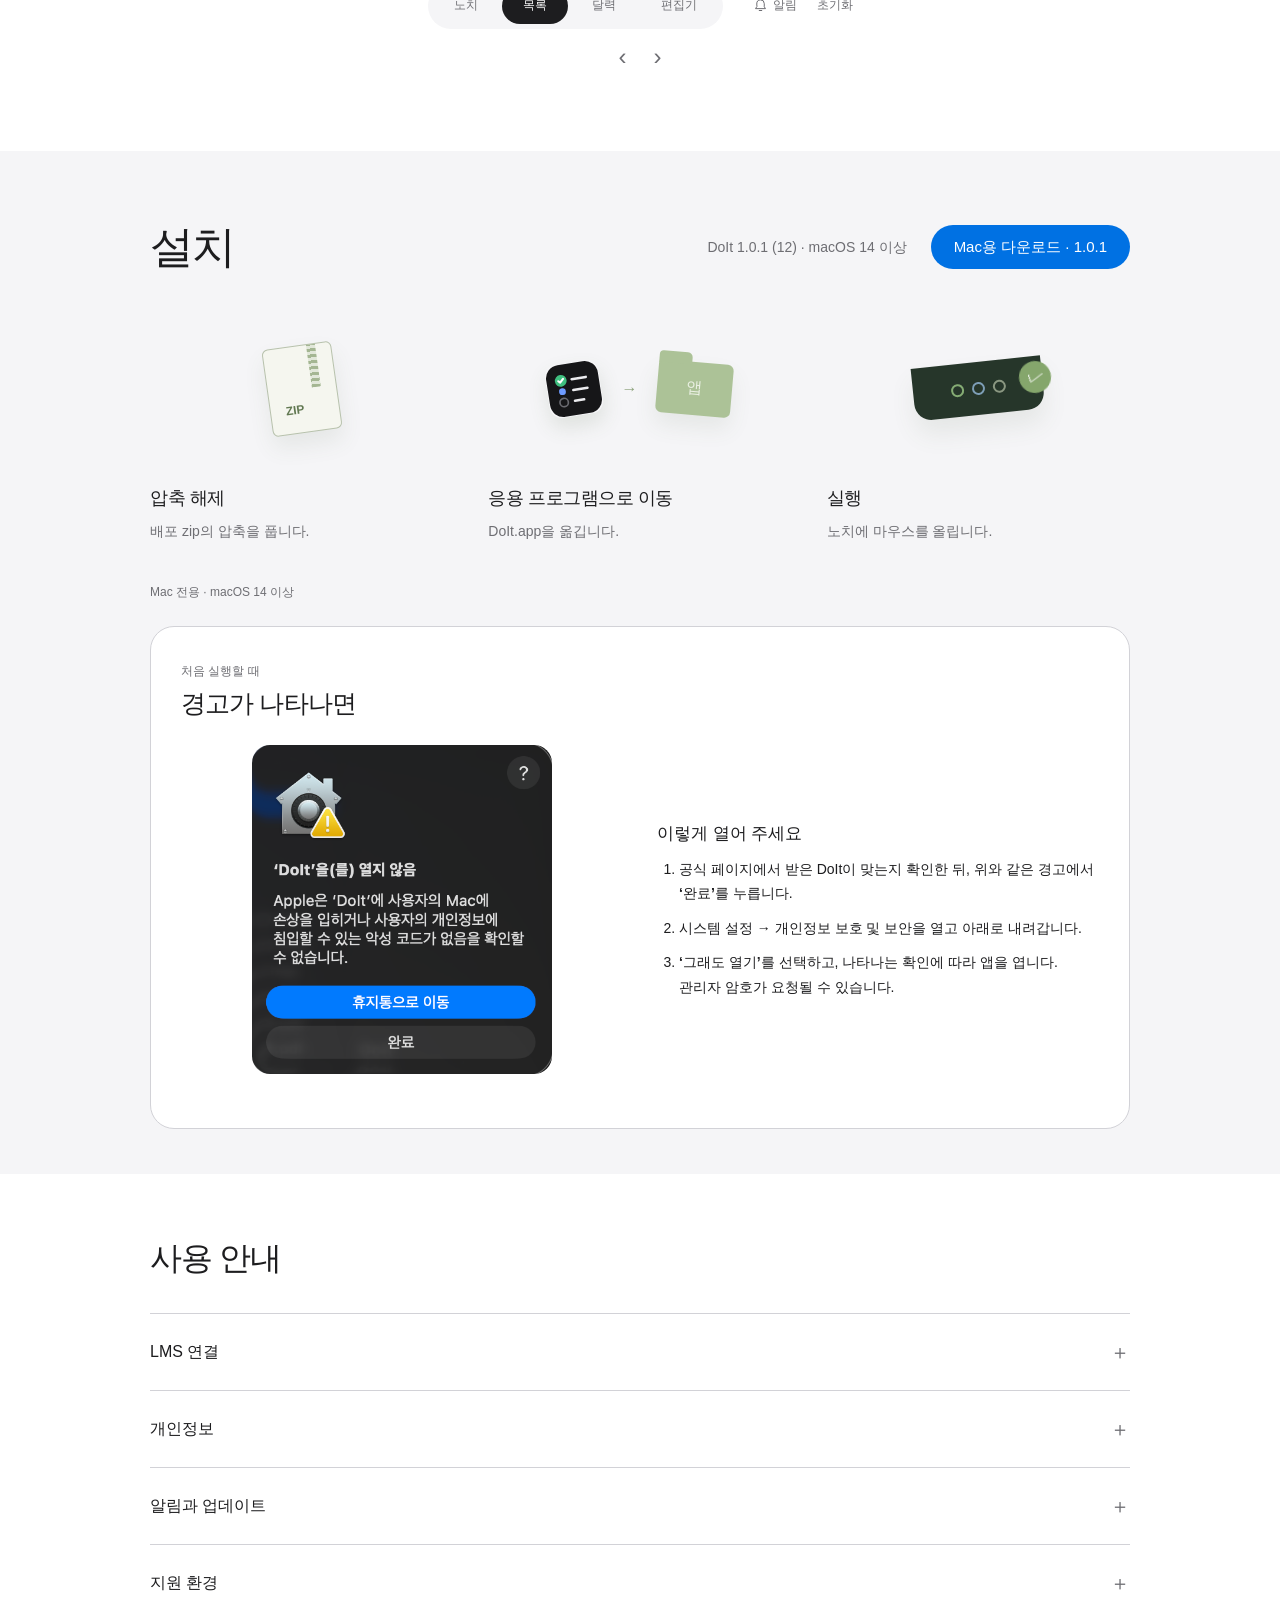
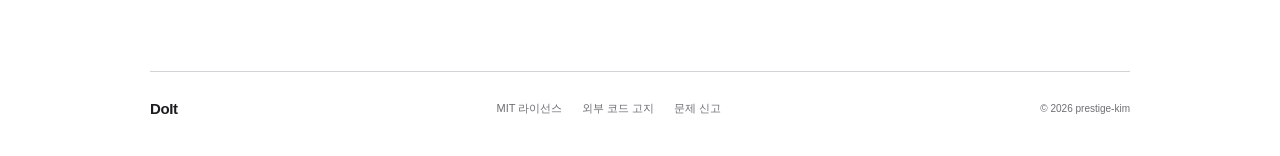
==== commit 4334bc0a: "Publish 1.0.1 update feed and download links" ====
--- a/site/index.html
+++ b/site/index.html
@@ -80,7 +80,7 @@
 
   <section class="install-section" id="install" aria-labelledby="install-title">
     <div class="content-width">
-      <div class="install-heading"><h2 id="install-title">설치</h2><div class="release-state"><p id="release-message">DoIt 1.0.0 (11) · macOS 14 이상</p><a class="text-link" id="preview-cta" href="#experience">체험하기 <span aria-hidden="true">›</span></a><a class="button primary" id="download-link" hidden>Mac용 다운로드</a></div></div>
+      <div class="install-heading"><h2 id="install-title">설치</h2><div class="release-state"><p id="release-message">DoIt 1.0.1 (12) · macOS 14 이상</p><a class="text-link" id="preview-cta" href="#experience">체험하기 <span aria-hidden="true">›</span></a><a class="button primary" id="download-link" hidden>Mac용 다운로드</a></div></div>
       <ol class="install-steps">
         <li><div class="install-drawing archive-drawing" aria-hidden="true"><div class="zip-icon"><span>ZIP</span><i></i></div></div><h3>압축 해제</h3><p>배포 zip의 압축을 풉니다.</p></li>
         <li><div class="install-drawing folder-drawing" aria-hidden="true"><img src="./assets/mark.svg" alt="" width="54" height="54"><span>→</span><div class="folder-icon"><i>앱</i></div></div><h3>응용 프로그램으로 이동</h3><p>DoIt.app을 옮깁니다.</p></li>
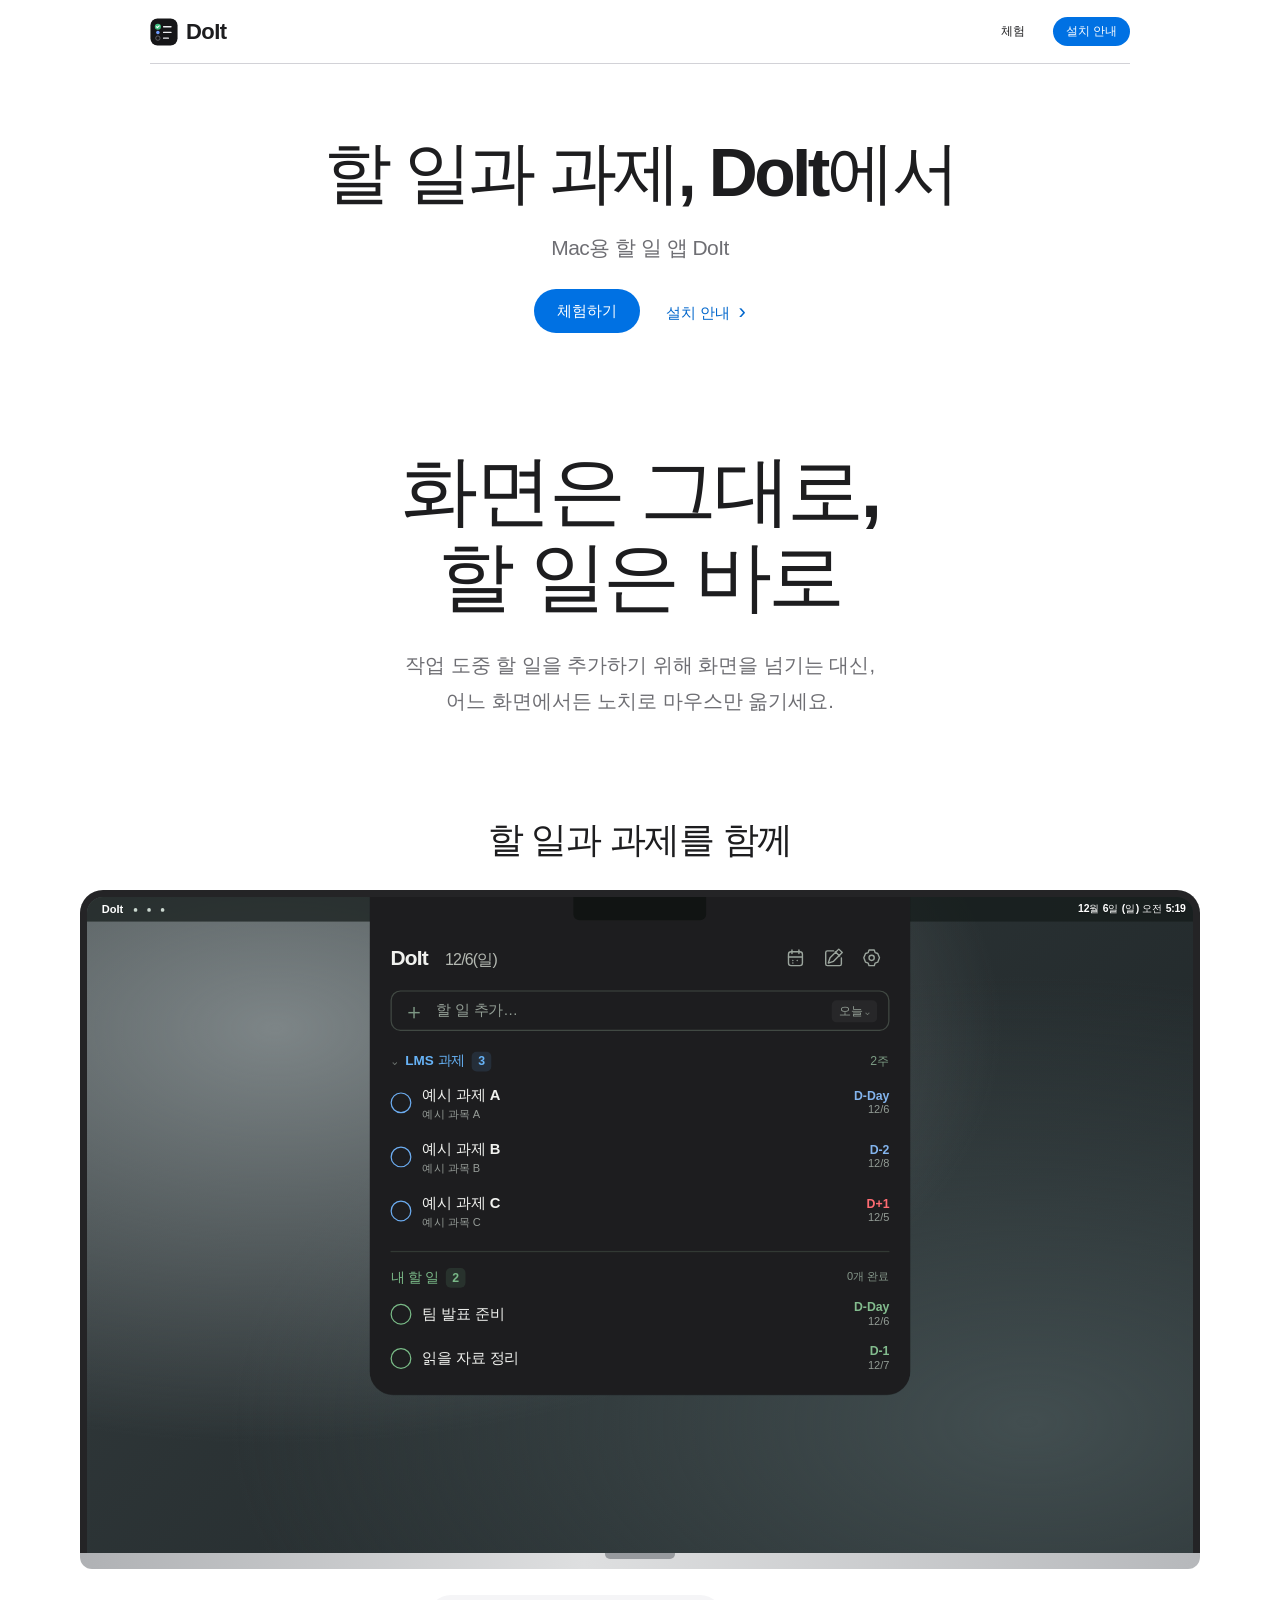
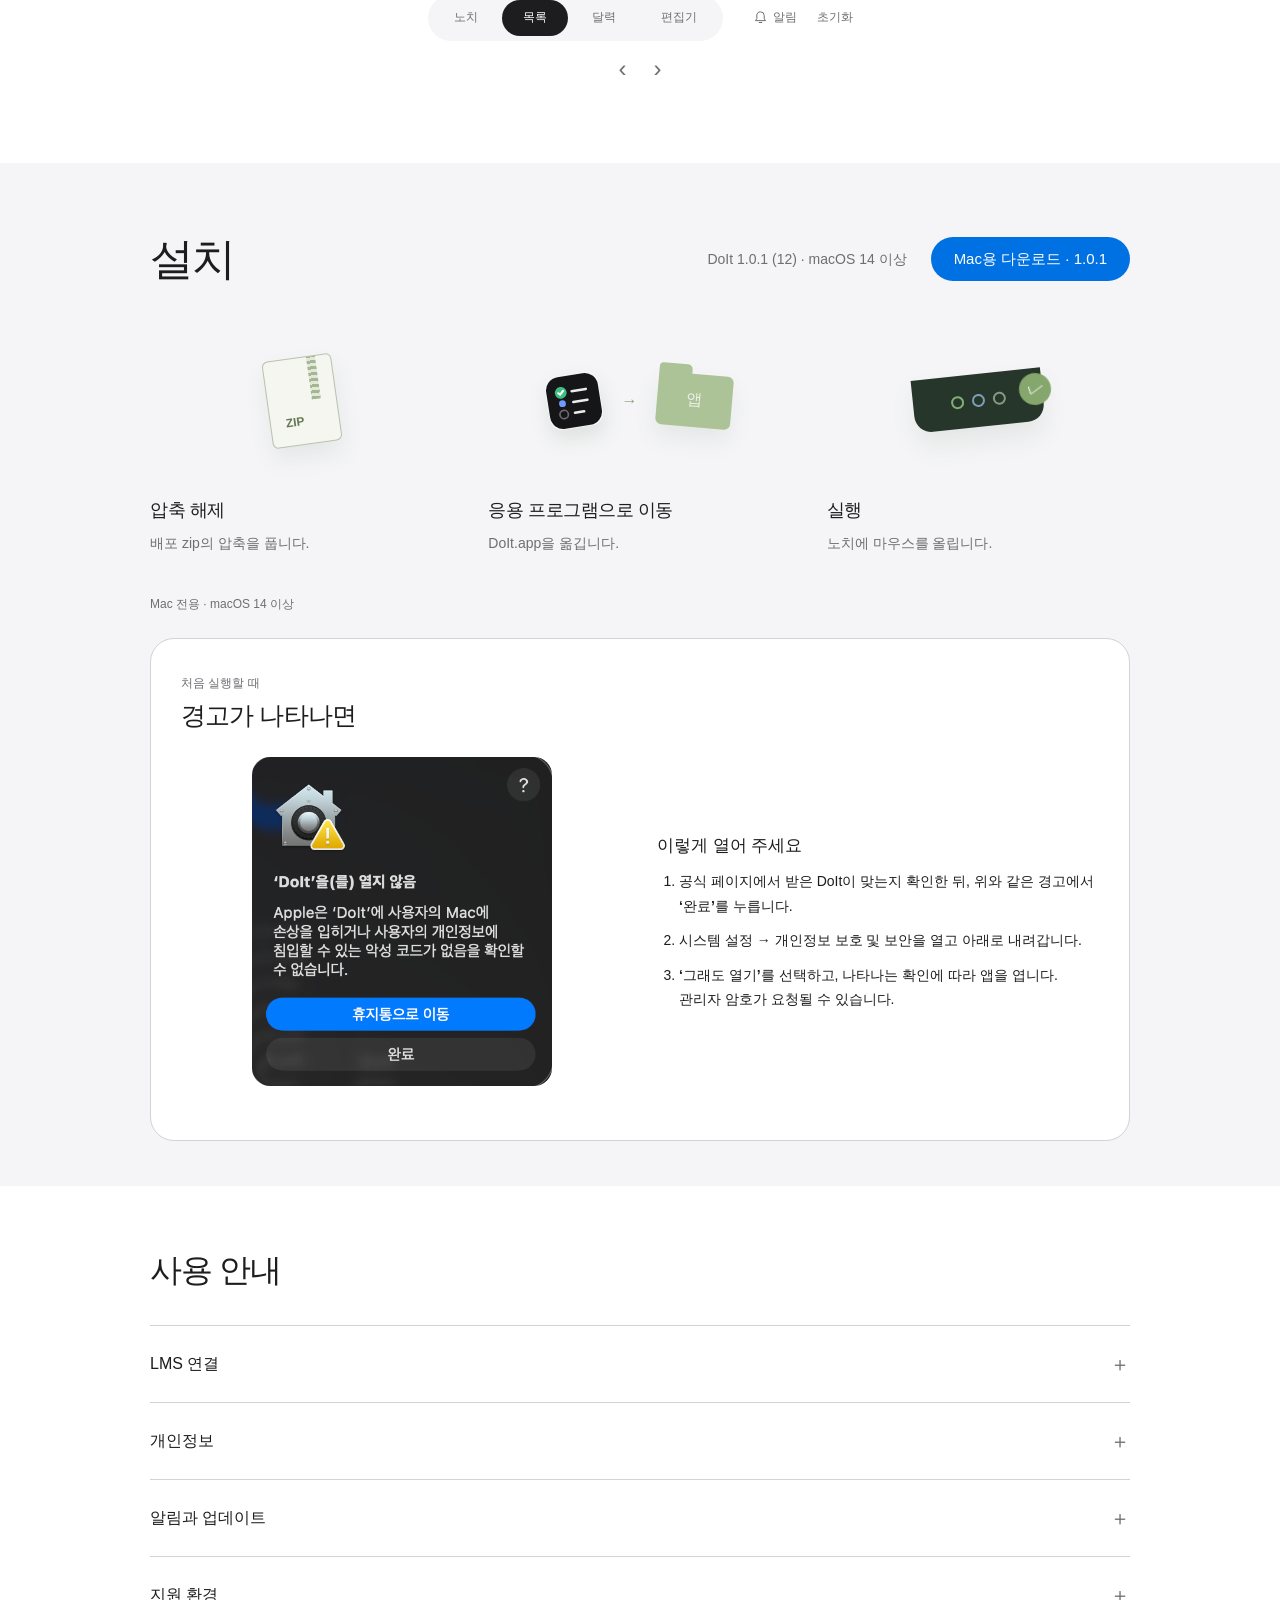
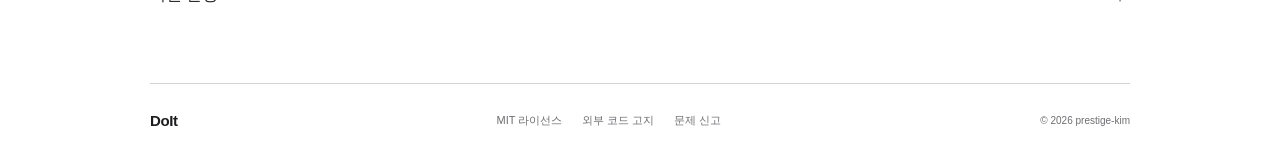
==== commit 2804fd08: "Keep mobile demo scenes scaled inside the screen" ====
--- a/site/index.html
+++ b/site/index.html
@@ -8,8 +8,8 @@
   <meta http-equiv="Content-Security-Policy" content="default-src 'self'; script-src 'self'; style-src 'self'; img-src 'self' data:; font-src 'self'; connect-src 'none'; object-src 'none'; base-uri 'none'; form-action 'none'; frame-src 'none'">
   <title>DoIt — Mac용 할 일 앱</title>
   <link rel="icon" type="image/svg+xml" href="./assets/mark.svg">
-  <link rel="stylesheet" href="./styles.css">
-  <script type="module" src="./app.js"></script>
+  <link rel="stylesheet" href="./styles.css?v=20261111-fit-demo">
+  <script type="module" src="./app.js?v=20261111-fit-demo"></script>
 </head>
 <body>
 <a class="skip-link" href="#main">본문으로 건너뛰기</a>
@@ -71,7 +71,7 @@
         </div>
         <div class="frame-chin" aria-hidden="true"><span></span></div>
       </div>
-      <div class="scene-controls js-only"><div class="scene-buttons" role="group" aria-label="제품 시연 장면"><button data-scene="0" aria-pressed="false">노치</button><button data-scene="1" aria-pressed="true">목록</button><button data-scene="2" aria-pressed="false">달력</button><button data-scene="3" aria-pressed="false">편집기</button></div><div class="extra-controls"><button id="show-alert"><svg><use href="#i-bell"/></svg>알림</button><button id="expand-demo" class="expand-button" aria-pressed="false" aria-controls="product-display">화면 확대</button><button id="reset-demo">초기화</button></div></div>
+      <div class="scene-controls js-only"><div class="scene-buttons" role="group" aria-label="제품 시연 장면"><button data-scene="0" aria-pressed="false">노치</button><button data-scene="1" aria-pressed="true">목록</button><button data-scene="2" aria-pressed="false">달력</button><button data-scene="3" aria-pressed="false">편집기</button></div><div class="extra-controls"><button id="show-alert"><svg><use href="#i-bell"/></svg>알림</button><button id="reset-demo">초기화</button></div></div>
       <div class="story-footer js-only"><button id="previous-scene" aria-label="이전 장면">‹</button><button id="next-scene" aria-label="다음 장면">›</button></div>
     </div>
     <noscript><p class="noscript-note">예시 일정입니다. JavaScript를 켜면 날짜와 시간이 현재 기기에 맞춰지고 노치·완료 체크·달력·알림을 체험할 수 있습니다.</p></noscript>
--- a/site/styles.css
+++ b/site/styles.css
@@ -60,7 +60,9 @@
 .product-stage { position: relative; }
 .product-frame { width: 100%; margin: auto; }
 
-.display { width: 100%; min-height: 520px; aspect-ratio: 1.72; position: relative; overflow: hidden; isolation: isolate; background: radial-gradient(ellipse at 17% 20%, #7d8587 0%, transparent 56%), radial-gradient(ellipse at 85% 80%, #424e50 0%, transparent 60%), linear-gradient(135deg, #343c3e, #1d2426); border: 7px solid #242426; border-bottom: 0; border-radius: 23px 23px 0 0; }
+.display { width: 100%; position: relative; overflow: hidden; isolation: isolate; background: radial-gradient(ellipse at 17% 20%, #7d8587 0%, transparent 56%), radial-gradient(ellipse at 85% 80%, #424e50 0%, transparent 60%), linear-gradient(135deg, #343c3e, #1d2426); border: 7px solid #242426; border-bottom: 0; border-radius: 23px 23px 0 0; }
+/* The screen and its entire demo share one 900 × 534 coordinate space. */
+.display::before { content: ''; display: block; aspect-ratio: 900 / 534; }
 
 
 .scene-controls { justify-content: center; align-items: center; gap: 30px; margin-top: 26px; }
@@ -576,9 +578,8 @@
   .hero h1 { font-size: 50px; }
   .hero-copy { font-size: 18px; }
   .story { width: calc(100% - 40px); margin-bottom: 60px; }
-  .display { height: 535px; min-height: 0; aspect-ratio: auto; border-width: 5px; }
+  .display { border-width: 5px; }
   .content-width, .site-header { width: calc(100% - 48px); }
-  .editor-window { top: 20%; width: 92%; }
   .install-steps { gap: 20px; }
   .install-steps h3 { font-size: 15px; }
   .install-steps p { font-size: 12px; }
@@ -598,40 +599,12 @@
   .button { font-size: 14px; padding: 9px 20px; }
   .text-link { font-size: 14px; }
   .story { width: calc(100% - 28px); margin-bottom: 50px; }
-  .display { height: 525px; border-radius: 16px 16px 0 0; background-position: 65% center; }
-  .desktop-menubar { padding-inline: 9px; font-size: 8px; }
-  .desktop-app > span, .wifi-bars { display: none; }
-  .desktop-system { gap: 6px; }
-  .notch-toggle { width: 120px; height: 28px; }
-  .notch-panel, .display.is-calendar .notch-panel { max-width: calc(100% - 10px); padding: 35px 12px 12px; }
-  .panel-heading strong { font-size: 16px; }
-  .panel-heading strong > time { margin-left: 6px; font-size: 11px; }
-  .icon-button { width: 30px; height: 30px; }
-  .task { min-height: 47px; }
-  .task-title { font-size: 12px; }
-  .course { font-size: 10px; }
-  .due { font-size: 10px; }
-  .list-heading { font-size: 8px; }
-  .personal-tasks .task { min-height: 40px; }
-  .calendar-title { font-size: 13px; }
-  .calendar-grid { gap: 1px; }
-  .calendar-day { height: 37px; font-size: 10px; }
-  .calendar-legend { font-size: 7px; gap: 7px; }
-  .selected-day { font-size: 10px; }
-
+  .display { border-radius: 16px 16px 0 0; background-position: 65% center; }
   .scene-controls { flex-wrap: wrap; gap: 10px; margin-top: 18px; }
   .scene-buttons { width: 100%; justify-content: space-between; }
   .scene-buttons button { flex: 1; font-size: 11px; padding-inline: 12px; }
   .extra-controls { gap: 25px; }
   .story-footer { margin-top: 3px; }
-  .demo-alert { width: calc(100% - 10px); }
-  .alert-content strong { font-size: 11px; }
-  .alert-content > span:last-child { font-size: 9px; }
-  .editor-body { padding-inline: 12px; }
-  .editor-row { gap: 6px; font-size: 8px; }
-  .editor-row strong { font-size: 9px; }
-  .editor-row .course { display: none; }
-  .editor-toolbar { font-size: 9px; padding-inline: 12px; gap: 10px; }
   .content-width, .site-header { width: calc(100% - 40px); }
   .install-section { padding-block: 45px 25px; }
   h2 { font-size: 36px; }
@@ -662,12 +635,9 @@
 .product-frame { position: relative; width: 100%; }
 .frame-chin { height: 16px; border-radius: 0 0 12px 12px; background: linear-gradient(90deg, #afb1b4, #dedfe0 45%, #b6b8bb); }
 .frame-chin span { display: block; width: 70px; height: 6px; margin: auto; background: #979a9e; border-radius: 0 0 5px 5px; }
-.desktop-surface { position: relative; width: 900px; height: 534px; transform-origin: top left; }
-.js .expand-button { display: none; }
-@media (max-width: 900px) { .js .expand-button { display: flex; } }
-.product-frame.is-expanded .display { height: 540px; aspect-ratio: auto; }
-.product-frame.is-expanded .desktop-surface { width: 100%; height: 100%; transform: none !important; }
-html:not(.js) .desktop-surface { width: 100%; height: 100%; }
+.desktop-surface { position: absolute; top: 0; left: 0; width: 900px; height: 534px; transform-origin: top left; }
+html:not(.js) .display { overflow-x: hidden; overflow-y: auto; }
+html:not(.js) .desktop-surface { width: 100%; height: 534px; }
 
 /* 자체 제작한 메뉴바와 현재 시각. */
 .desktop-menubar { position: relative; height: 20.20408px; padding: 0; overflow: hidden; color: #fff; background: rgba(20, 27, 25, .72); text-shadow: none; }
@@ -676,7 +646,6 @@
 .menu-clock { position: absolute; inset: 0 0 0 auto; width: auto; min-width: 105px; padding-left: 6px; display: flex; justify-content: flex-end; align-items: center; padding-right: 6px; font-size: 8.5px; font-weight: 600; white-space: nowrap; letter-spacing: -.025em; font-variant-numeric: tabular-nums; text-shadow: 0 1px 1px rgb(0 0 0 / 25%); }
 .notch-toggle { width: 108.4px; height: 20.3px; border-radius: 0 0 5px 5px; }
 .notch-toggle .camera { display: none; }
-.product-frame.is-expanded .menu-clock { width: auto; min-width: 105px; padding-left: 7px; background: transparent; }
 
 /* The expanding panel covers the menu strip beside the notch. */
 .desktop-menubar { z-index: 4; }
@@ -754,8 +723,3 @@
   .lms-guide-heading p { font-size: 16px; }
 }
 @media (prefers-color-scheme: dark) { .lms-screen > span { color: #2997ff; } }
-
-@media (max-width: 600px) {
-  .product-frame:not(.is-expanded) .menu-clock { font-size: 14px; min-width: 175px; }
-  .product-frame:not(.is-expanded) .desktop-brand { font-size: 14px; }
-}
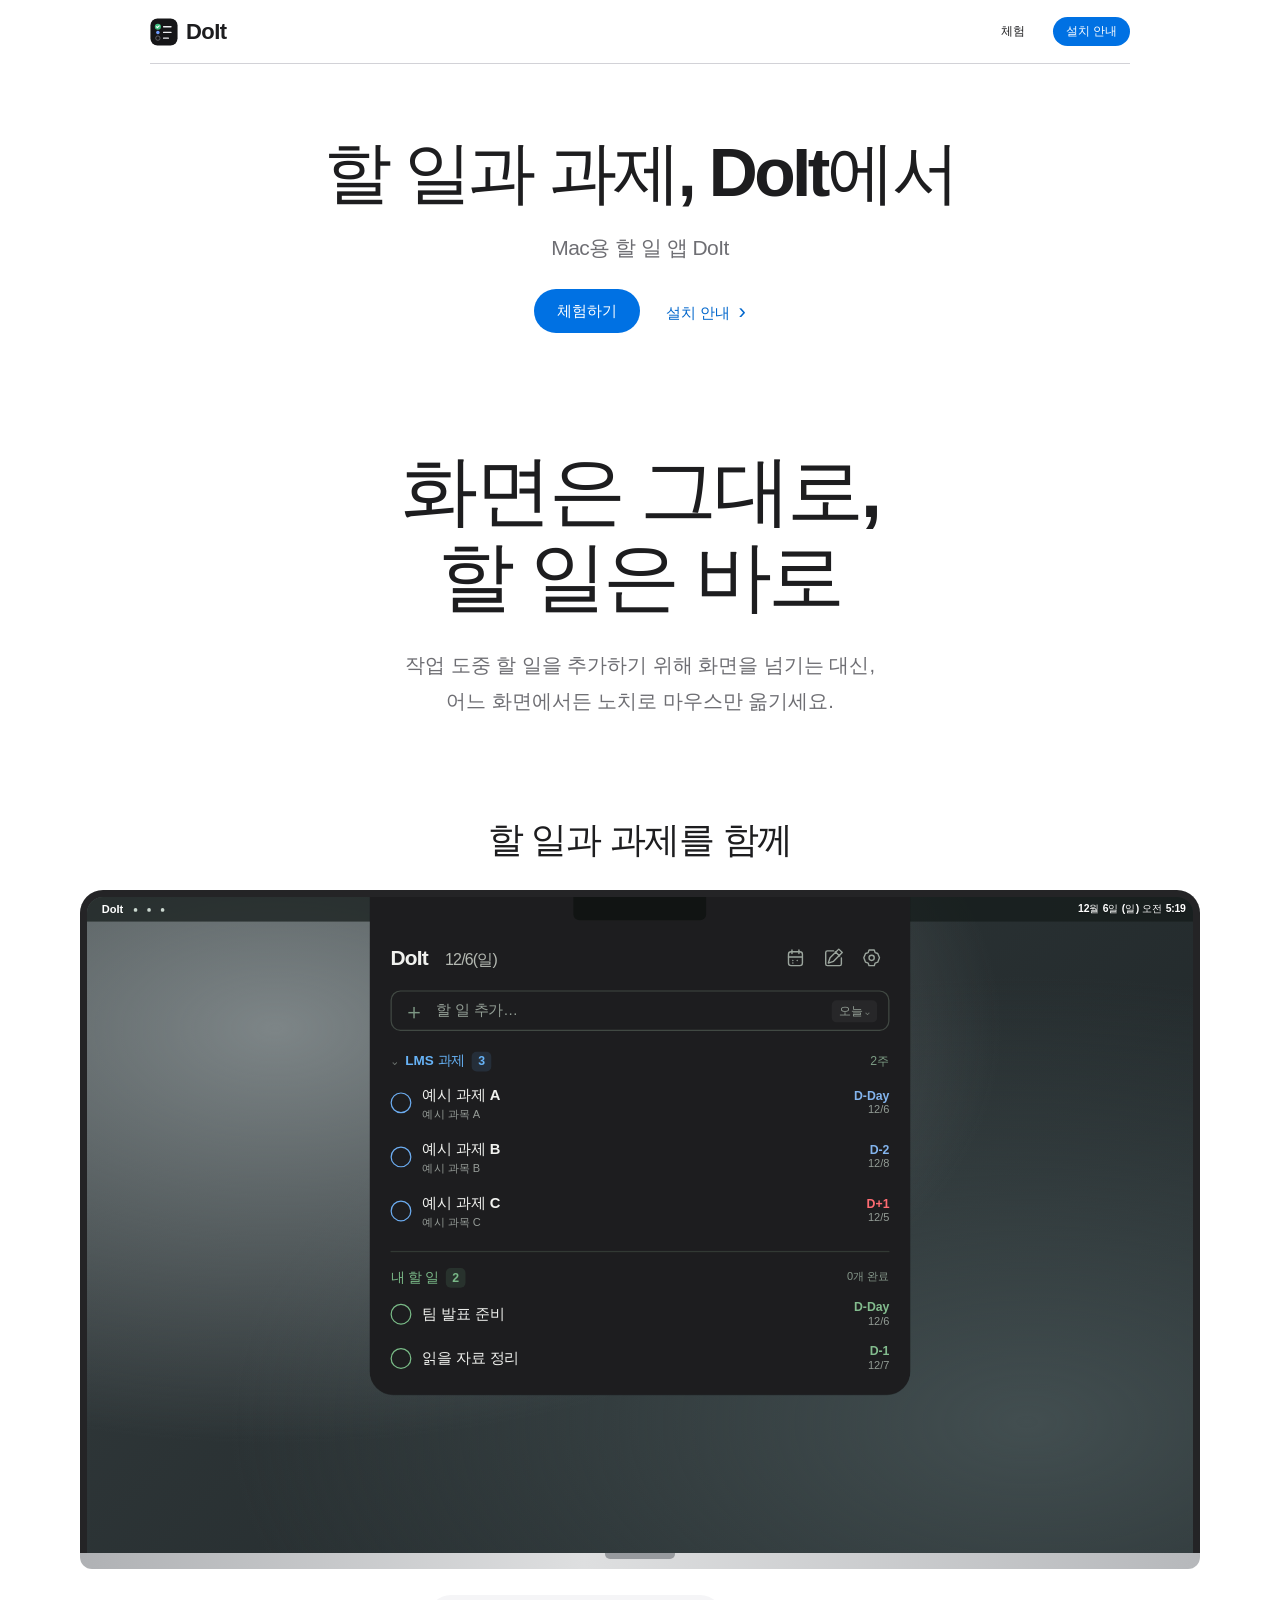
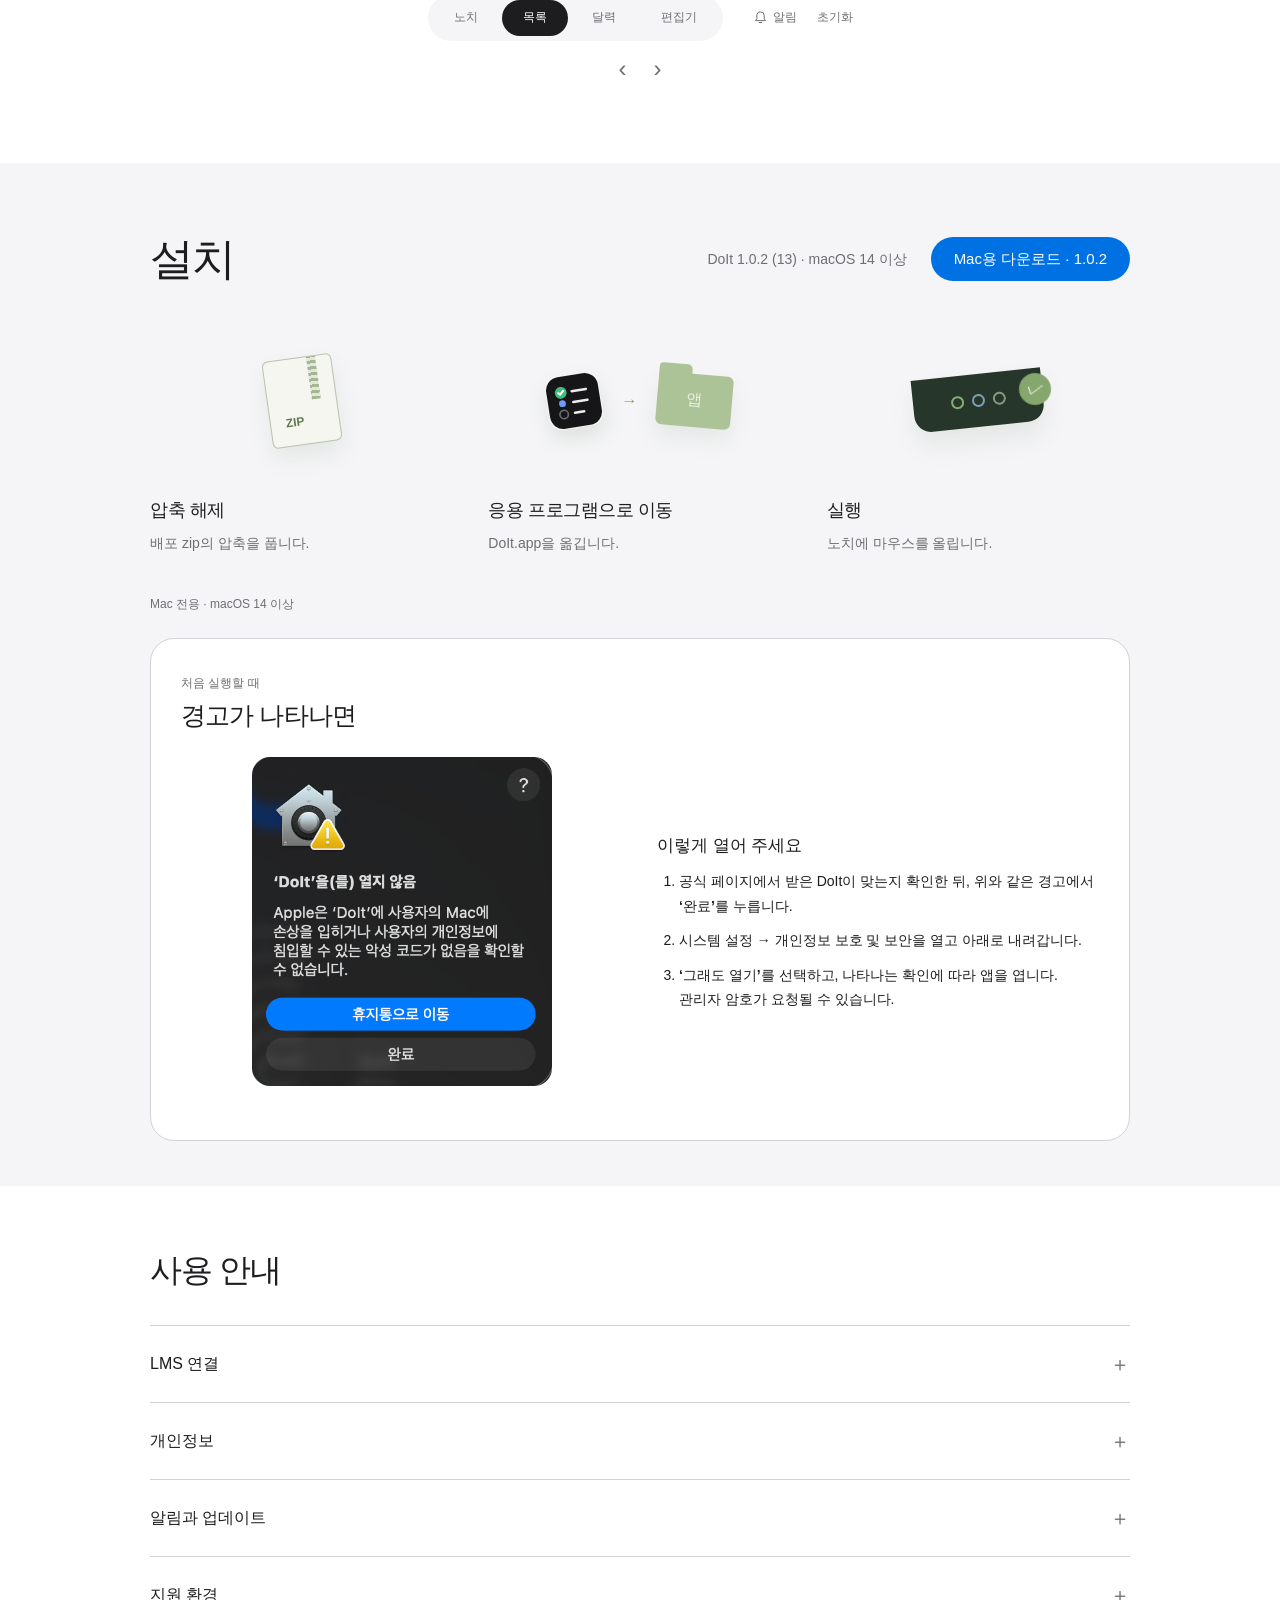
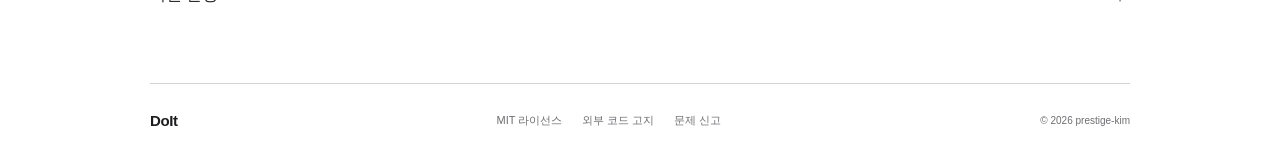
==== commit 3c875fbf: "Publish verified 1.0.2 download and update feed" ====
--- a/site/index.html
+++ b/site/index.html
@@ -80,7 +80,7 @@
 
   <section class="install-section" id="install" aria-labelledby="install-title">
     <div class="content-width">
-      <div class="install-heading"><h2 id="install-title">설치</h2><div class="release-state"><p id="release-message">DoIt 1.0.1 (12) · macOS 14 이상</p><a class="text-link" id="preview-cta" href="#experience">체험하기 <span aria-hidden="true">›</span></a><a class="button primary" id="download-link" hidden>Mac용 다운로드</a></div></div>
+      <div class="install-heading"><h2 id="install-title">설치</h2><div class="release-state"><p id="release-message">DoIt 1.0.2 (13) · macOS 14 이상</p><a class="text-link" id="preview-cta" href="#experience">체험하기 <span aria-hidden="true">›</span></a><a class="button primary" id="download-link" hidden>Mac용 다운로드</a></div></div>
       <ol class="install-steps">
         <li><div class="install-drawing archive-drawing" aria-hidden="true"><div class="zip-icon"><span>ZIP</span><i></i></div></div><h3>압축 해제</h3><p>배포 zip의 압축을 풉니다.</p></li>
         <li><div class="install-drawing folder-drawing" aria-hidden="true"><img src="./assets/mark.svg" alt="" width="54" height="54"><span>→</span><div class="folder-icon"><i>앱</i></div></div><h3>응용 프로그램으로 이동</h3><p>DoIt.app을 옮깁니다.</p></li>
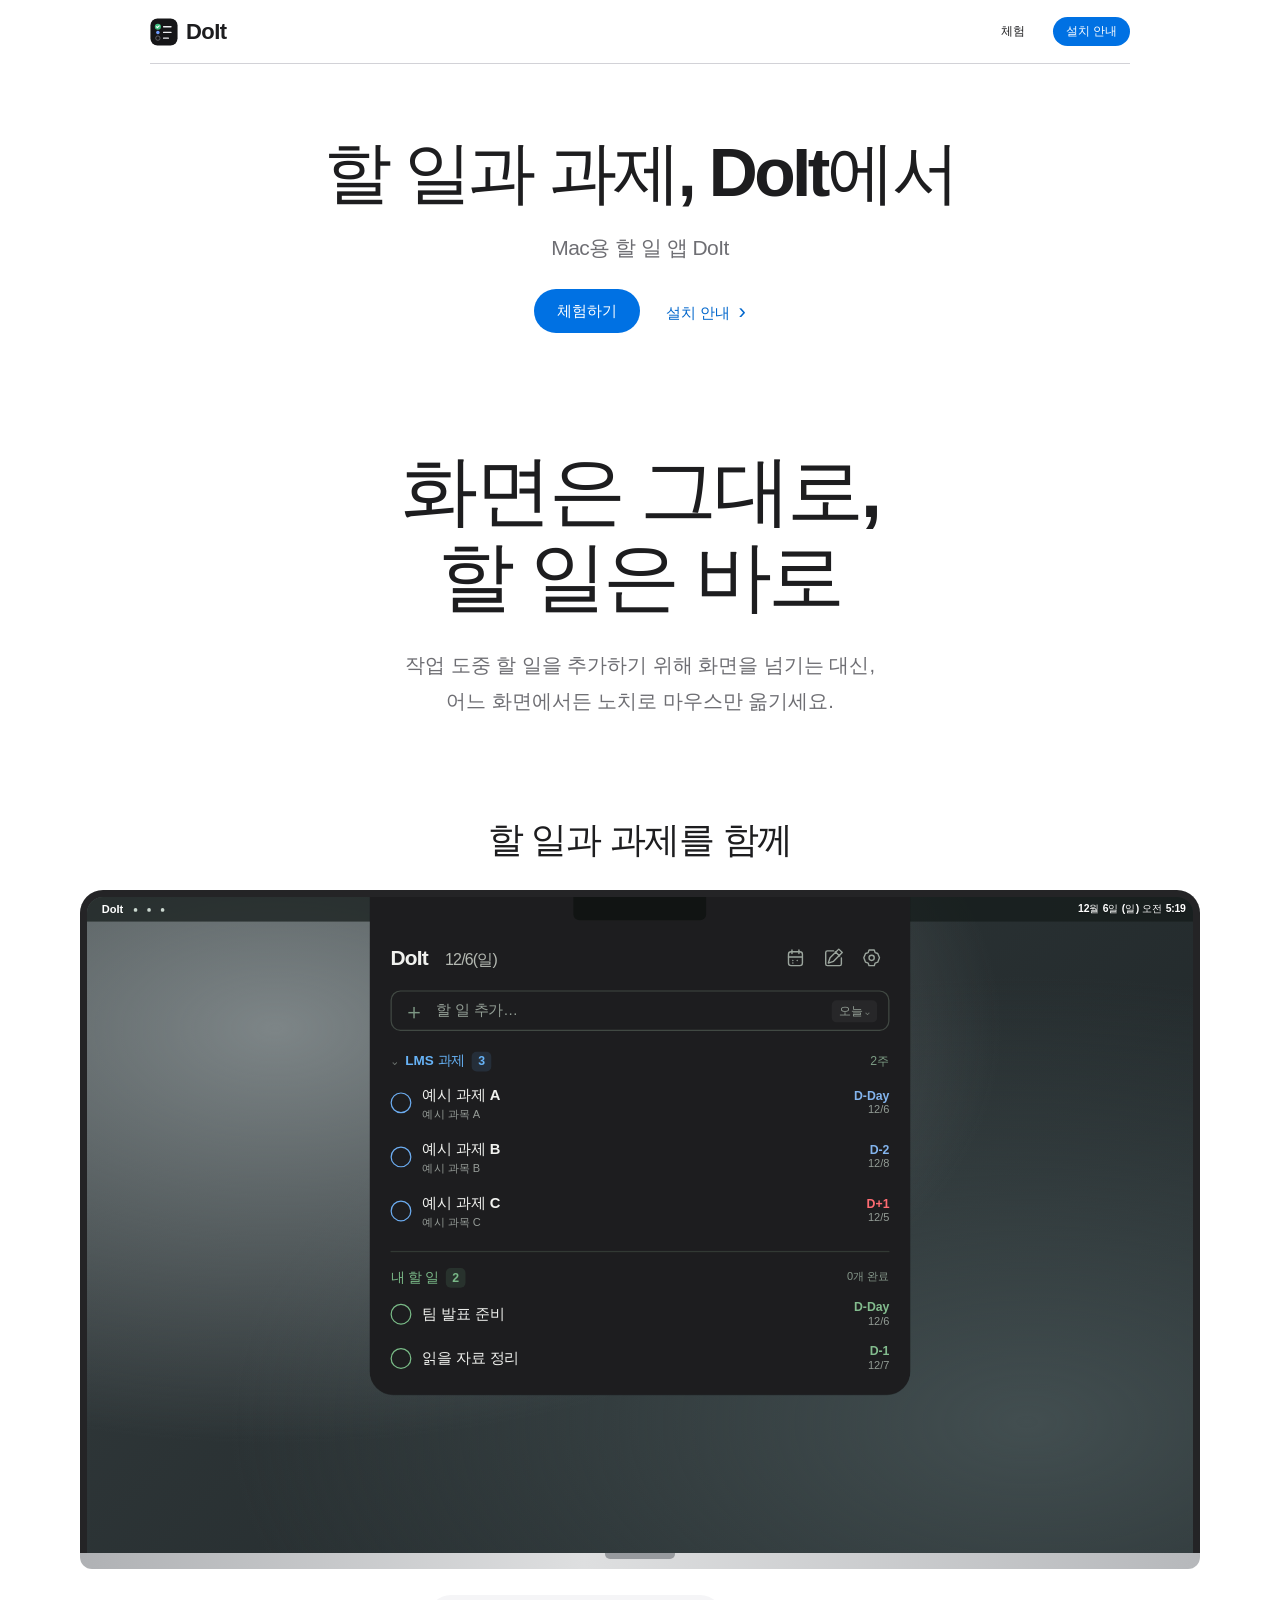
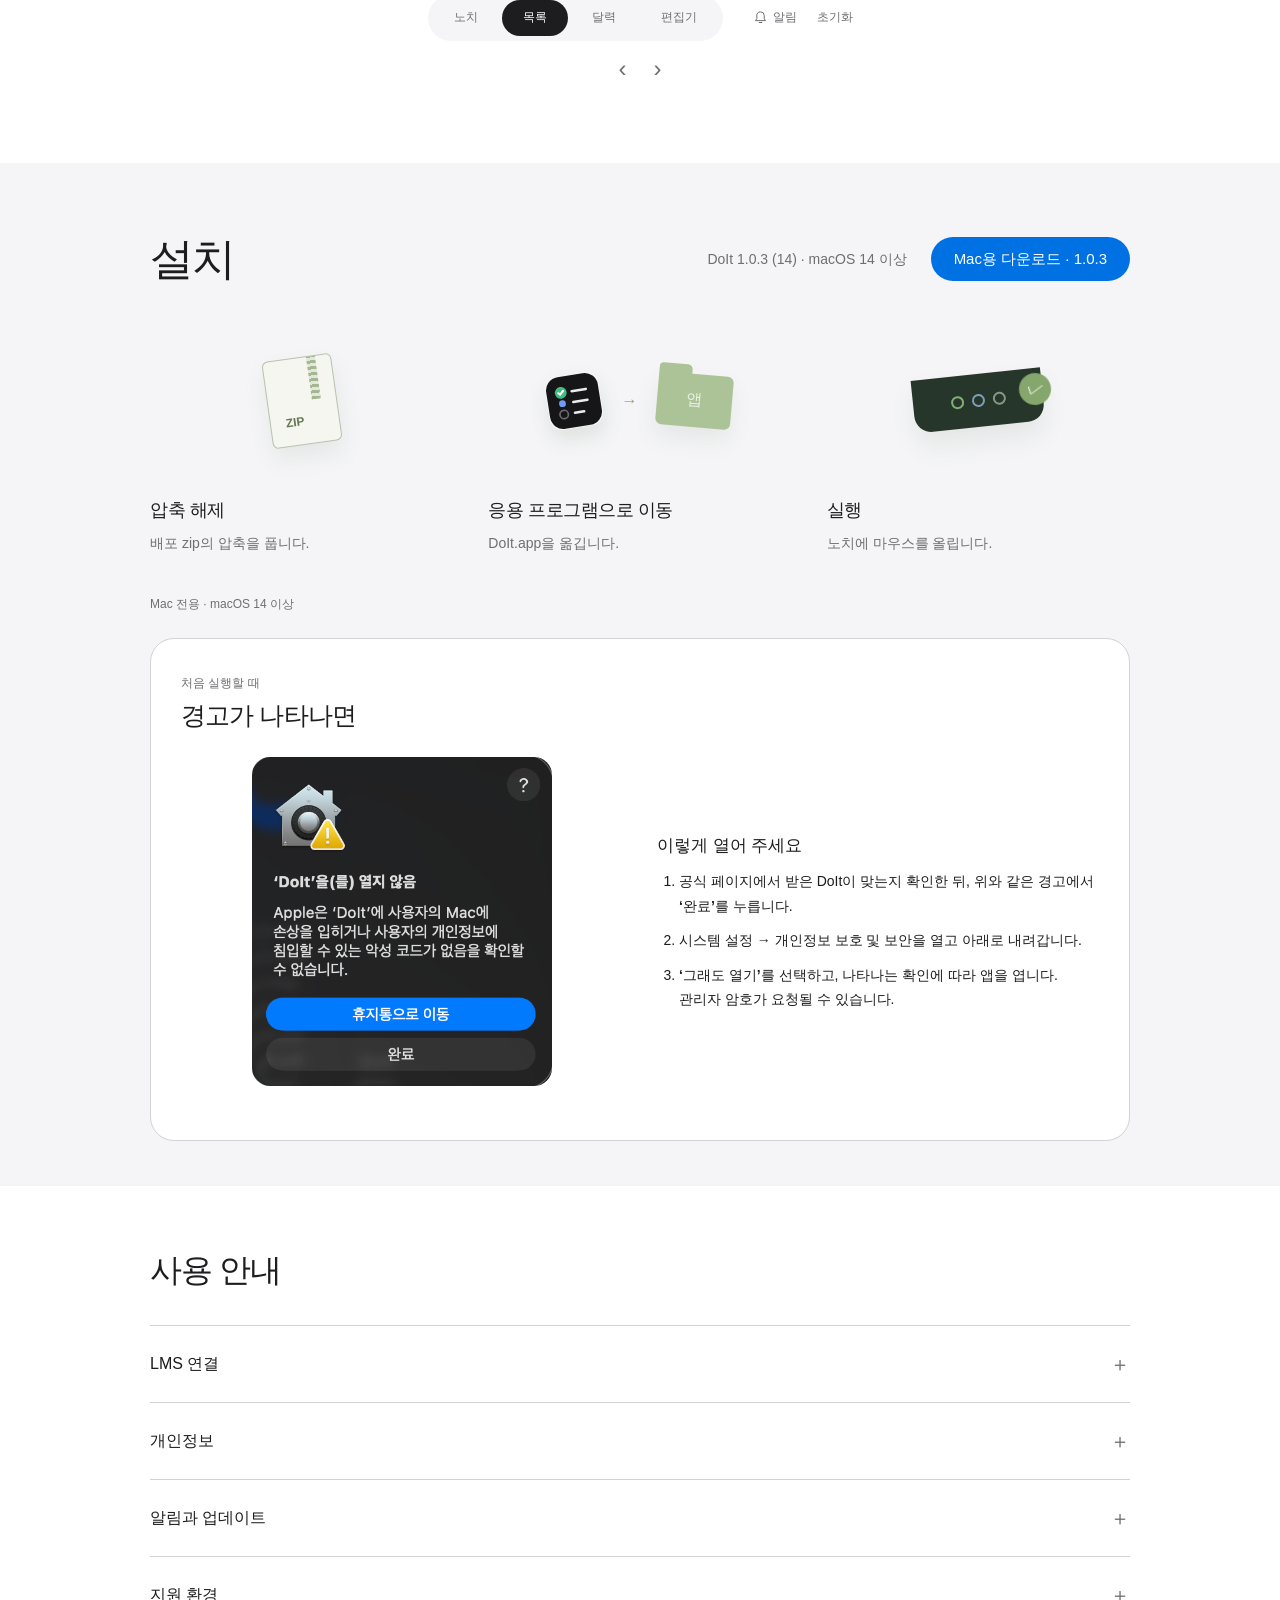
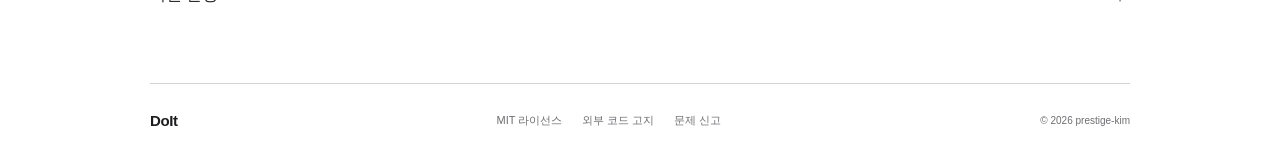
==== commit 1ae169b7: "Publish verified 1.0.3 download and update feed" ====
--- a/site/index.html
+++ b/site/index.html
@@ -80,7 +80,7 @@
 
   <section class="install-section" id="install" aria-labelledby="install-title">
     <div class="content-width">
-      <div class="install-heading"><h2 id="install-title">설치</h2><div class="release-state"><p id="release-message">DoIt 1.0.2 (13) · macOS 14 이상</p><a class="text-link" id="preview-cta" href="#experience">체험하기 <span aria-hidden="true">›</span></a><a class="button primary" id="download-link" hidden>Mac용 다운로드</a></div></div>
+      <div class="install-heading"><h2 id="install-title">설치</h2><div class="release-state"><p id="release-message">DoIt 1.0.3 (14) · macOS 14 이상</p><a class="text-link" id="preview-cta" href="#experience">체험하기 <span aria-hidden="true">›</span></a><a class="button primary" id="download-link" hidden>Mac용 다운로드</a></div></div>
       <ol class="install-steps">
         <li><div class="install-drawing archive-drawing" aria-hidden="true"><div class="zip-icon"><span>ZIP</span><i></i></div></div><h3>압축 해제</h3><p>배포 zip의 압축을 풉니다.</p></li>
         <li><div class="install-drawing folder-drawing" aria-hidden="true"><img src="./assets/mark.svg" alt="" width="54" height="54"><span>→</span><div class="folder-icon"><i>앱</i></div></div><h3>응용 프로그램으로 이동</h3><p>DoIt.app을 옮깁니다.</p></li>
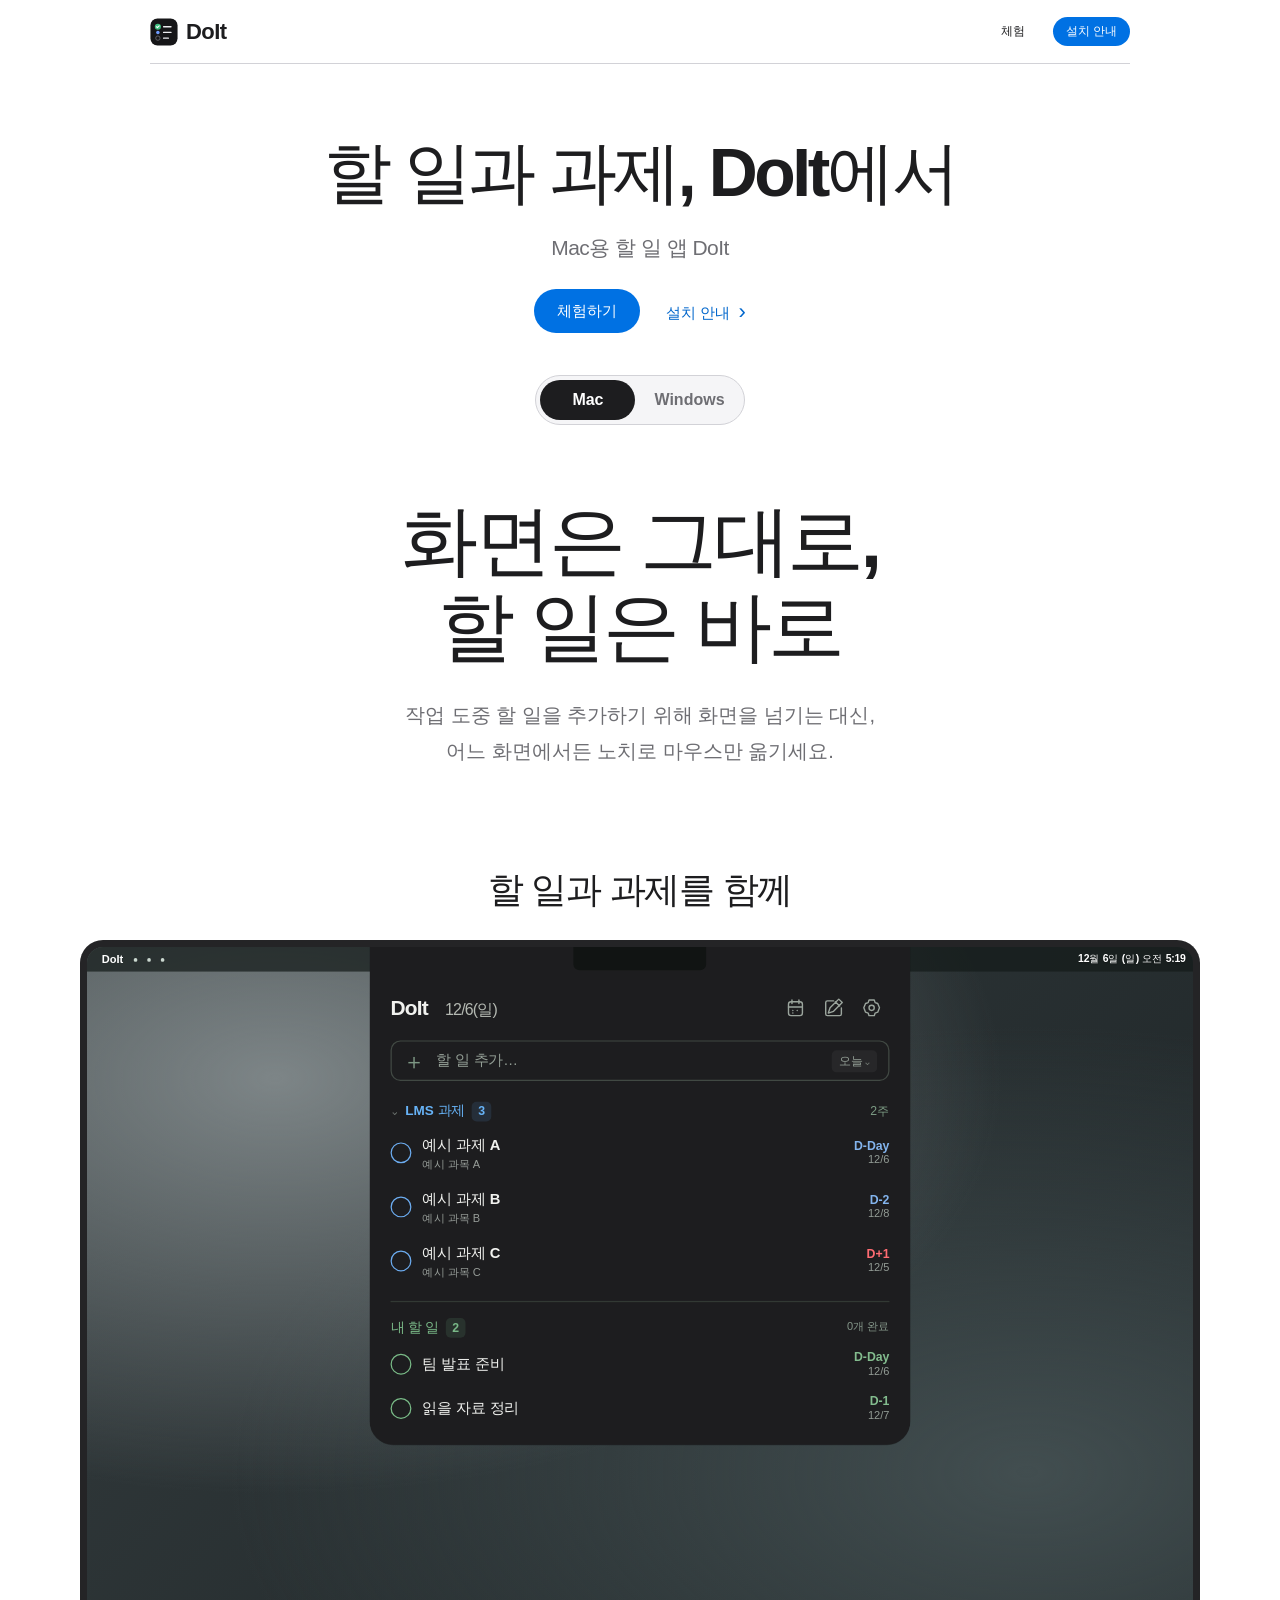
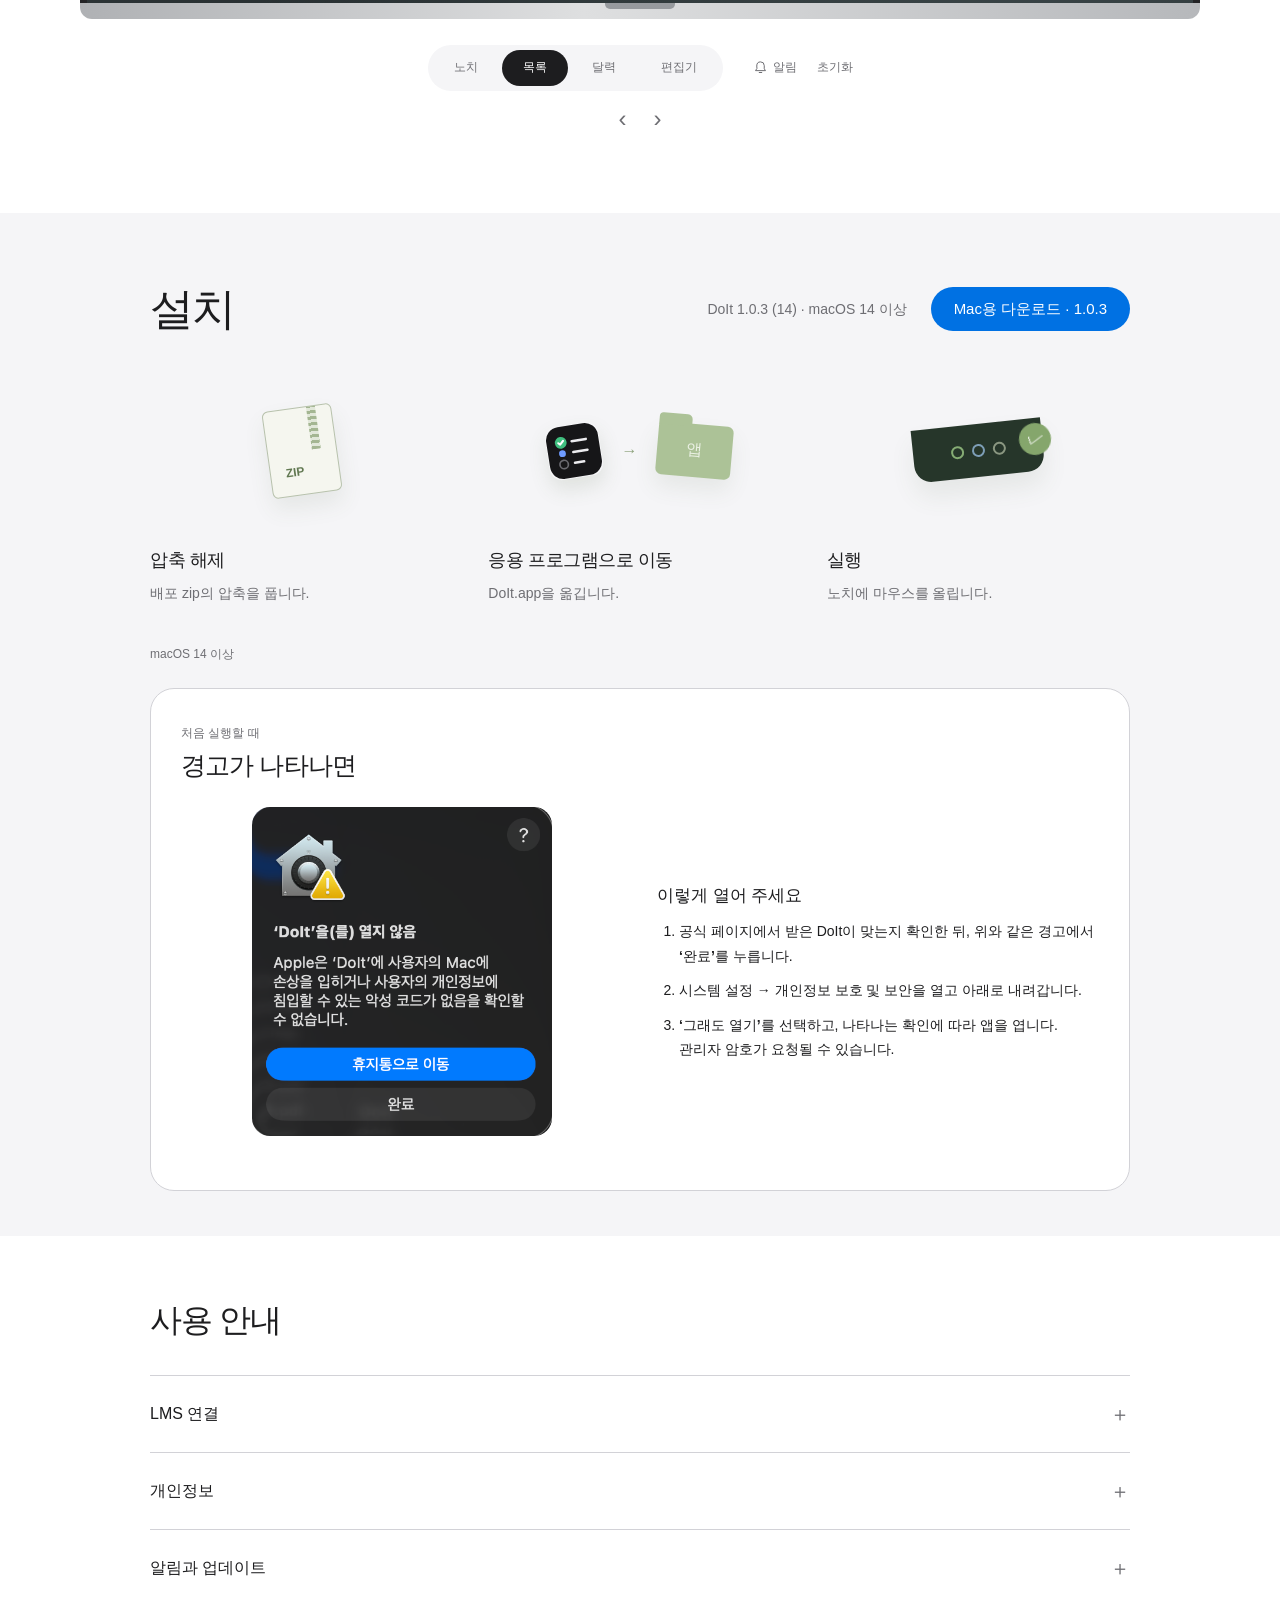
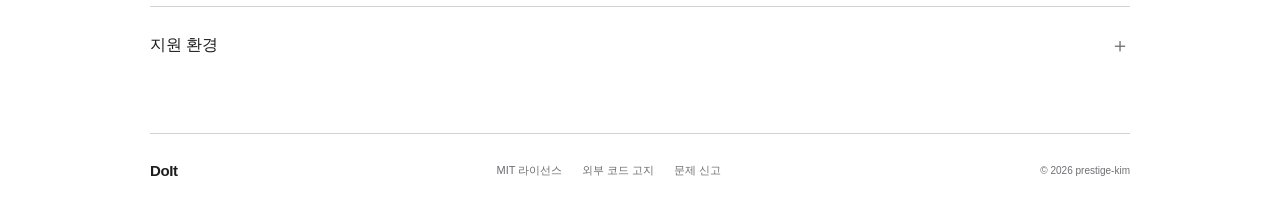
==== commit ea4e5bd8: "Add the Windows app source, Windows landing preview, and Windows release tooling" ====
--- a/site/index.html
+++ b/site/index.html
@@ -4,12 +4,14 @@
   <meta charset="utf-8">
   <meta name="viewport" content="width=device-width, initial-scale=1">
   <meta name="color-scheme" content="light dark">
-  <meta name="description" content="노치에서 할 일과 LMS 과제를 확인하는 Mac 앱, DoIt.">
+  <meta name="description" content="Mac의 노치와 Windows의 작업 표시줄에서 할 일과 LMS 과제를 확인하는 DoIt.">
   <meta http-equiv="Content-Security-Policy" content="default-src 'self'; script-src 'self'; style-src 'self'; img-src 'self' data:; font-src 'self'; connect-src 'none'; object-src 'none'; base-uri 'none'; form-action 'none'; frame-src 'none'">
-  <title>DoIt — Mac용 할 일 앱</title>
+  <title>DoIt — 할 일과 과제</title>
   <link rel="icon" type="image/svg+xml" href="./assets/mark.svg">
   <link rel="stylesheet" href="./styles.css?v=20261111-fit-demo">
-  <script type="module" src="./app.js?v=20261111-fit-demo"></script>
+  <link rel="stylesheet" href="./windows.css?v=20261118-install">
+  <script type="module" src="./app.js?v=20261112-platforms"></script>
+  <script type="module" src="./platforms.js?v=20261118-app"></script>
 </head>
 <body>
 <a class="skip-link" href="#main">본문으로 건너뛰기</a>
@@ -26,16 +28,22 @@
 </defs></svg>
 <header class="site-header">
   <a class="brand" href="#top" aria-label="DoIt 첫 화면"><img src="./assets/mark.svg" width="34" height="34" alt=""><span>DoIt</span></a>
-  <nav aria-label="주 메뉴"><a href="#experience">체험</a><a class="nav-cta" href="#install">설치 안내</a></nav>
+  <nav aria-label="주 메뉴"><a data-platform-link="experience" href="#experience">체험</a><a class="nav-cta" data-platform-link="install" href="#install">설치 안내</a></nav>
 </header>
 <main id="main">
   <section class="hero" id="top" aria-labelledby="hero-title">
     <h1 id="hero-title">할 일과 과제,<br class="small-break"> DoIt에서</h1>
-    <p class="hero-copy">Mac용 할 일 앱 DoIt</p>
-    <div class="hero-actions"><button class="button primary js-only" data-open-notch>체험하기</button><a class="text-link" href="#install">설치 안내 <span aria-hidden="true">›</span></a></div>
-
-  </section>
-
+    <p class="hero-copy" id="platform-hero-copy">Mac용 할 일 앱 DoIt</p>
+    <div class="hero-actions"><button class="button primary js-only" id="platform-hero-demo" data-open-notch>체험하기</button><a class="text-link" data-platform-link="install" href="#install">설치 안내 <span aria-hidden="true">›</span></a></div>
+
+  </section>
+
+  <div class="platform-switch" id="platform-switch" role="tablist" aria-label="DoIt 운영체제" hidden>
+    <button type="button" id="tab-mac" role="tab" aria-selected="true" aria-controls="platform-mac">Mac</button>
+    <button type="button" id="tab-windows" role="tab" aria-selected="false" aria-controls="platform-windows" tabindex="-1">Windows</button>
+  </div>
+
+  <div id="platform-mac" role="tabpanel" aria-labelledby="tab-mac">
   <section class="focus-intro content-width" aria-labelledby="focus-title">
     <h2 id="focus-title"><span>화면은 그대로,</span><span>할 일은 바로</span></h2>
     <p><span>작업 도중 할 일을 추가하기 위해 화면을 넘기는 대신,</span><span>어느 화면에서든 노치로 마우스만 옮기세요.</span></p>
@@ -86,7 +94,7 @@
         <li><div class="install-drawing folder-drawing" aria-hidden="true"><img src="./assets/mark.svg" alt="" width="54" height="54"><span>→</span><div class="folder-icon"><i>앱</i></div></div><h3>응용 프로그램으로 이동</h3><p>DoIt.app을 옮깁니다.</p></li>
         <li><div class="install-drawing launch-drawing" aria-hidden="true"><span class="launch-notch"><i></i><i></i><i></i></span><span class="launch-check">✓</span></div><h3>실행</h3><p>노치에 마우스를 올립니다.</p></li>
       </ol>
-      <p class="compatibility">Mac 전용 · macOS 14 이상</p>
+      <p class="compatibility">macOS 14 이상</p>
       <section class="first-launch" aria-labelledby="first-launch-title">
         <div class="first-launch-intro"><span>처음 실행할 때</span><h3 id="first-launch-title">경고가 나타나면</h3></div>
         <div class="first-launch-content">
@@ -100,6 +108,170 @@
       </section>
     </div>
   </section>
+  </div>
+
+  <div id="platform-windows" role="tabpanel" aria-labelledby="tab-windows" hidden>
+    <section class="focus-intro content-width" aria-labelledby="windows-focus-title">
+      <h2 id="windows-focus-title"><span>작업 표시줄에서</span><span>바로 여는 할 일</span></h2>
+      <p>알림 영역의 DoIt을 누르면 목록이 열립니다.<br>달력을 보고, 마감할 일도 같은 패널에서 확인하세요.</p>
+    </section>
+    <section class="story windows-story" id="windows-experience" aria-label="Windows용 DoIt 체험">
+      <p class="windows-feature-caption" id="windows-caption">작업 표시줄에서 DoIt 아이콘을 눌러 보세요.</p>
+      <div class="windows-stage" id="windows-stage">
+        <section class="windows-panel" id="windows-panel" aria-label="예시 할 일 패널" hidden>
+          <header class="windows-panel-header">
+            <strong>DoIt</strong>
+            <div class="windows-panel-tools">
+              <button type="button" id="windows-calendar" aria-pressed="false" aria-label="월간 달력 보기">달력</button>
+              <button type="button" data-windows-dialog="editor">전체 편집기…</button>
+              <button type="button" data-windows-dialog="settings">설정</button>
+            </div>
+          </header>
+          <div class="windows-calendar" id="windows-calendar-view" hidden>
+            <div class="windows-month-bar">
+              <strong id="windows-month"></strong>
+              <div class="windows-month-tools">
+                <button type="button" id="windows-prev-month" aria-label="이전 달">‹</button>
+                <button type="button" id="windows-today">오늘</button>
+                <button type="button" id="windows-next-month" aria-label="다음 달">›</button>
+              </div>
+            </div>
+            <div class="windows-weekdays" aria-hidden="true"><span>일</span><span>월</span><span>화</span><span>수</span><span>목</span><span>금</span><span>토</span></div>
+            <div class="windows-calendar-grid" id="windows-days" role="group" aria-label="예시 달력 날짜"></div>
+          </div>
+          <div class="windows-quick-add" id="windows-quick-add">
+            <input type="text" id="windows-input" aria-label="할 일 제목" placeholder="할 일 입력…" maxlength="200" autocomplete="off">
+            <button type="button" id="windows-due" aria-label="마감 날짜, 오늘">오늘</button>
+            <span class="windows-due-text" id="windows-due-text" hidden></span>
+            <button type="button" id="windows-add">추가</button>
+          </div>
+          <p class="windows-add-error" id="windows-add-error" hidden></p>
+          <p class="windows-past-day" id="windows-past-day" hidden>지난 날짜는 보기만 할 수 있어요.</p>
+          <div class="windows-list" id="windows-list"></div>
+        </section>
+        <section class="windows-dialog" id="windows-dialog" role="dialog" aria-labelledby="windows-dialog-title" hidden>
+          <header class="windows-dialog-header"><strong id="windows-dialog-title"></strong><button type="button" id="windows-close-dialog" aria-label="예시 창 닫기"><svg aria-hidden="true"><use href="#i-close"/></svg></button></header>
+          <div id="windows-editor" class="windows-dialog-content" hidden>
+            <div class="windows-editor-bar">
+              <label for="windows-search">제목 검색</label>
+              <input type="search" id="windows-search" autocomplete="off">
+              <select id="windows-sort" aria-label="정렬">
+                <option value="due">마감일순</option>
+                <option value="added">추가순</option>
+              </select>
+            </div>
+            <ul class="windows-editor-rows" id="windows-editor-rows" aria-label="편집할 할 일 목록"></ul>
+            <p class="windows-empty" id="windows-editor-empty" hidden>찾는 할 일이 없어요</p>
+            <div class="windows-batch" id="windows-batch" hidden>
+              <span id="windows-batch-count"></span>
+              <button type="button" data-windows-batch="done">완료</button>
+              <button type="button" data-windows-batch="undone">미완료</button>
+              <button type="button" class="is-danger" id="windows-batch-delete" data-windows-batch="delete">삭제</button>
+              <button type="button" data-windows-batch="clear">선택 해제</button>
+            </div>
+          </div>
+          <div id="windows-settings" class="windows-dialog-content" hidden>
+            <div class="windows-tabs" role="tablist" aria-label="설정 항목">
+              <button type="button" role="tab" id="windows-tab-general" aria-controls="windows-pane-general" aria-selected="true">일반</button>
+              <button type="button" role="tab" id="windows-tab-lms" aria-controls="windows-pane-lms" aria-selected="false" tabindex="-1">LMS 연동</button>
+              <button type="button" role="tab" id="windows-tab-alerts" aria-controls="windows-pane-alerts" aria-selected="false" tabindex="-1">알림</button>
+              <button type="button" role="tab" id="windows-tab-history" aria-controls="windows-pane-history" aria-selected="false" tabindex="-1">기록 보관</button>
+              <button type="button" role="tab" id="windows-tab-storage" aria-controls="windows-pane-storage" aria-selected="false" tabindex="-1">저장 공간</button>
+            </div>
+            <ul class="windows-settings-list" id="windows-pane-general" role="tabpanel" aria-labelledby="windows-tab-general">
+              <li><strong>로그인 시 DoIt 시작</strong><span>Windows에 로그인하면 알림 영역에 DoIt이 켜집니다.</span></li>
+              <li><strong>DoIt 버전 · 새 버전 확인</strong><span>이 설치 안내 페이지를 열어 새 버전을 확인합니다. 새 설치 파일을 실행하면 할 일과 설정은 그대로 두고 앱만 바꿉니다.</span></li>
+            </ul>
+            <ul class="windows-settings-list" id="windows-pane-lms" role="tabpanel" aria-labelledby="windows-tab-lms" hidden>
+              <li><strong>LMS 연동</strong><span>개인 캘린더 피드로 과제와 마감일을 가져옵니다.</span></li>
+              <li><strong>피드 주소 입력 · 연결 해제…</strong><span>주소는 앱의 설정 창에서만 입력합니다. 이 체험에는 입력칸이 없습니다.</span></li>
+              <li><strong>가져올 기간 · 지금 새로고침</strong><span>몇 주 앞까지 가져올지 고르고, 필요할 때 바로 새로 고칩니다.</span></li>
+            </ul>
+            <ul class="windows-settings-list" id="windows-pane-alerts" role="tabpanel" aria-labelledby="windows-tab-alerts" hidden>
+              <li><strong>내 할 일 마감 알림 · LMS 과제 마감 알림</strong><span>오전 9시에 오늘 마감 건수를 알림 센터에 표시합니다.</span></li>
+              <li><strong>마감 알림 일시 중지</strong><span>잠시 알림을 끄고 다시 켤 수 있습니다.</span></li>
+              <li><strong>테스트 알림 보내기</strong><span>알림이 보이는지 바로 확인합니다.</span></li>
+            </ul>
+            <ul class="windows-settings-list" id="windows-pane-history" role="tabpanel" aria-labelledby="windows-tab-history" hidden>
+              <li><strong>기록 보관 기간</strong><span>6개월 · 1년 · 2년 · 정리 안 함</span></li>
+              <li><strong>지금 정리…</strong><span>백업 후 정리하거나 그냥 정리합니다.</span></li>
+              <li><strong>모든 기록 초기화…</strong><span>한 번 더 확인한 뒤 초기화합니다.</span></li>
+            </ul>
+            <ul class="windows-settings-list" id="windows-pane-storage" role="tabpanel" aria-labelledby="windows-tab-storage" hidden>
+              <li><strong>저장 공간</strong><span>항목별 개수와 크기, 정리 대상, DoIt 메모리를 보여 줍니다.</span></li>
+              <li><strong>새로 계산</strong><span>지금 기준으로 다시 계산합니다.</span></li>
+            </ul>
+          </div>
+        </section>
+        <div class="windows-taskbar" aria-label="Windows 작업 표시줄 예시">
+          <div class="windows-taskbar-center" aria-hidden="true"><i class="windows-mark"></i><span class="windows-search">⌕ <span>검색</span></span><i class="windows-folder"></i></div>
+          <button type="button" id="windows-tray" aria-label="DoIt 트레이 열기" aria-controls="windows-panel" aria-expanded="false"><img src="./assets/mark.svg" width="22" height="22" alt=""></button>
+        </div>
+      </div>
+      <div class="windows-demo-footer"><p>예시 데이터로만 동작합니다.</p><button type="button" id="windows-reset">체험 초기화</button></div>
+      <p class="sr-only" id="windows-demo-status" role="status" aria-live="polite"></p>
+    </section>
+    <section class="install-section windows-install" id="windows-install" aria-labelledby="windows-install-title">
+      <div class="content-width">
+        <div class="install-heading">
+          <h2 id="windows-install-title">Windows 설치</h2>
+          <div class="release-state windows-release-state">
+            <p id="windows-release-message">Windows 다운로드 준비 중</p>
+            <div class="windows-downloads" id="windows-downloads" hidden>
+              <a class="button primary" id="windows-download-x64" hidden>x64용 다운로드</a>
+              <a class="button primary" id="windows-download-arm64" hidden>Arm64용 다운로드</a>
+            </div>
+          </div>
+        </div>
+        <ol class="windows-install-steps">
+          <li><h3>시스템 종류 확인</h3><p><strong>설정 → 시스템 → 정보</strong>에서 시스템 종류를 확인하고 x64 또는 Arm64용 설치 파일을 고릅니다.</p></li>
+          <li><h3>설치 파일 열기</h3><p>다운로드한 DoIt 설치 파일을 열고 화면의 안내를 따릅니다. 현재 Windows 계정에 설치됩니다.</p></li>
+          <li><h3>트레이에서 열기</h3><p>시작 메뉴에서 DoIt을 실행한 뒤 시계 옆 DoIt 아이콘을 누릅니다. 아이콘이 안 보이면 숨겨진 아이콘 메뉴를 여세요.</p></li>
+        </ol>
+        <p class="compatibility">Windows 11 · x64 / Arm64</p>
+        <section class="first-launch windows-first-launch" aria-labelledby="windows-first-launch-title">
+          <div class="first-launch-intro"><span>처음 받을 때</span><h3 id="windows-first-launch-title">경고가 나타나면</h3></div>
+          <div class="first-launch-content">
+            <!-- 예시 그림: 직접 그린 단순 도식입니다. 실제 Windows 기기에서 찍은 화면으로 나중에 교체할 자리입니다. -->
+            <figure class="windows-warning-figure">
+              <div class="windows-warning-drawings" aria-hidden="true">
+                <div class="win-sketch win-sketch-download">
+                  <span class="win-sketch-step">1</span>
+                  <div class="win-sketch-file"><i></i><div><b>DoIt-Windows-…-Setup.exe</b><small>일반적으로 다운로드되지 않는 파일입니다</small></div></div>
+                  <div class="win-sketch-menu"><span class="win-sketch-pick">유지</span><span>삭제</span></div>
+                </div>
+                <div class="win-sketch win-sketch-guard">
+                  <span class="win-sketch-step">2</span>
+                  <b class="win-sketch-title">Windows의 PC 보호</b>
+                  <span class="win-sketch-link">추가 정보</span>
+                  <dl><dt>앱</dt><dd>DoIt-Windows-…-Setup.exe</dd><dt>게시자</dt><dd>알 수 없는 게시자</dd></dl>
+                  <div class="win-sketch-buttons"><span class="win-sketch-pick">실행</span><span>실행 안 함</span></div>
+                </div>
+              </div>
+              <figcaption>예시 그림 · 실제 문구와 모양은 Windows·브라우저 버전에 따라 다를 수 있습니다.</figcaption>
+            </figure>
+            <div class="first-launch-steps"><h4>이렇게 열어 주세요</h4><ol>
+              <li>브라우저가 <strong>‘일반적으로 다운로드되지 않는 파일’</strong>처럼 경고하면, 이 페이지에서 받은 DoIt 설치 파일이 맞는지 확인한 뒤 <strong>‘유지’</strong>를 고릅니다. Edge 기준이며 브라우저마다 문구가 다릅니다.</li>
+              <li>설치 파일을 열 때 <strong>‘Windows의 PC 보호’</strong> 창이 나오면 <strong>‘추가 정보’</strong>를 누릅니다.</li>
+              <li>게시자가 <strong>‘알 수 없는 게시자’</strong>로 표시되는지 확인하고 <strong>‘실행’</strong>을 누릅니다. DoIt 설치는 관리자 권한을 묻지 않는 것이 정상입니다.</li>
+            </ol></div>
+          </div>
+          <div class="windows-hash-check">
+            <h4>설치 파일이 맞는지 확인하기</h4>
+            <p>설치 파일이 있는 폴더에서 PowerShell을 열고 아래 명령을 실행합니다. Arm64용은 파일 이름의 <code>x64</code>를 <code>arm64</code>로 바꿉니다.</p>
+            <pre><code>Get-FileHash .\DoIt-Windows-1.0.0-1-x64-Setup.exe -Algorithm SHA256</code></pre>
+            <p>나온 <code>Hash</code> 값이 이 페이지의 <a class="text-link" href="#windows-checksums">설치 파일 SHA-256</a>과 같으면 공식 파일입니다. 다르면 실행하지 말고 지운 뒤 다시 받으세요. SHA-256 값은 다운로드가 열리면 함께 표시됩니다.</p>
+          </div>
+        </section>
+        <div class="windows-maintain">
+          <section aria-labelledby="windows-update-title"><h3 id="windows-update-title">업데이트</h3><p>앱 안 자동 업데이트는 없습니다. 새 버전 설치 파일을 받아 실행하면 앱만 바뀌고 할 일과 설정은 그대로 남습니다. DoIt이 실행 중이면 트레이 아이콘 메뉴에서 먼저 종료한 뒤 설치하세요.</p></section>
+          <section aria-labelledby="windows-remove-title"><h3 id="windows-remove-title">제거</h3><p><strong>설정 → 앱 → 설치된 앱</strong>에서 DoIt을 제거합니다. 할 일 데이터는 <code>%LOCALAPPDATA%\DoIt</code> 폴더에 남으므로, 지우려면 이 폴더를 직접 삭제하세요.</p></section>
+        </div>
+        <details id="windows-checksums" hidden><summary>설치 파일 SHA-256<span>＋</span></summary><div class="detail-body" id="windows-checksum-values"></div></details>
+      </div>
+    </section>
+  </div>
+
   <section class="guide-section content-width" id="privacy" aria-labelledby="guide-title">
     <h2 id="guide-title">사용 안내</h2>
     <details id="setup">
@@ -142,14 +314,14 @@
             </a>
           </li>
         </ol>
-        <p class="lms-screen-note">DoIt 설정 화면입니다. 개인 피드 주소는 포함하지 않았습니다. 웹에서는 주소를 입력받지 않습니다.</p>
+        <p class="lms-screen-note">Mac용 DoIt 설정 예시입니다. Windows에서도 DoIt 설정의 LMS 연동에서 주소를 저장합니다. 웹에서는 주소를 입력받지 않습니다.</p>
         <div class="lms-optional"><h4>LMS 없이도 사용할 수 있어요.</h4><p>연동하지 않아도 할 일·달력·마감 알림을 사용할 수 있습니다.<br>피드를 추가하지 않으면 패널에 LMS 칸이 나타나지 않습니다.</p></div>
         <div class="lms-safety"><p>피드 주소는 <strong>DoIt 앱 설정 창에만 직접</strong> 붙여넣으세요. 비밀번호처럼 보관하고 스크린샷·터미널·대화에 노출하지 마세요. 노출했다면 LMS에서 재발급하세요.</p><p>한동대 LMS 기준이며 다른 학교는 미검증입니다. 학교 공식 앱이 아닙니다. <strong>LMS 원본이 기준이며 DoIt은 보조 도구입니다.</strong> 중요한 마감은 LMS에서 확인하세요.</p></div>
       </div>
     </details>
-    <details><summary>개인정보<span>＋</span></summary><div class="detail-body"><p>개발자는 사용자 데이터를 수집하거나 전송받지 않습니다. 할 일·과제·체크 상태·기록은 맥 안에 저장됩니다.</p><p>LMS에는 피드 GET 요청만 보냅니다. 할 일과 체크 상태를 보내거나 강의자료·게시글·첨부파일에 접근하거나 화면을 크롤링하지 않습니다. LMS 데이터를 AI 서비스에 보내지 않습니다.</p><p>피드 주소는 본인 계정 전용 파일에 저장합니다(파일 권한 600·폴더 700, Time Machine 백업 제외). 같은 계정의 다른 프로그램까지 차단하는 저장소는 아닙니다.</p><p>업데이트 확인·다운로드는 GitHub와 통신하며 IP 등 일반 HTTP 정보가 전달될 수 있습니다. 이 웹사이트에는 입력 수집·분석 도구가 없습니다.</p></div></details>
-    <details><summary>알림과 업데이트<span>＋</span></summary><div class="detail-body"><p>노치 알림은 마감 당일 오전 9시에 모아서 표시합니다. 앱 종료 중 macOS 알림에는 알림 권한이 필요합니다. 기록은 자동으로 삭제하지 않습니다.</p><p>업데이트는 자동으로 확인하고 설치는 사용자가 선택합니다. 로컬 업데이트에서 인증 창 0번을 확인했으며 다른 맥이나 실제 배포 경로의 결과는 보장하지 않습니다.</p></div></details>
-    <details><summary>지원 환경<span>＋</span></summary><div class="detail-body"><p>macOS 14 이상. Apple Silicon 실사용 확인. Intel은 universal 빌드 확인, 실사용 미확인입니다. 모바일에서는 웹 체험만 가능하며 앱은 Mac 전용입니다.</p></div></details>
+    <details><summary>개인정보<span>＋</span></summary><div class="detail-body"><p>개발자는 사용자 데이터를 수집하거나 전송받지 않습니다. 할 일·과제·체크 상태·기록은 사용하는 기기에 저장됩니다.</p><p>LMS에는 피드 GET 요청만 보냅니다. 할 일과 체크 상태를 보내거나 강의자료·게시글·첨부파일에 접근하거나 화면을 크롤링하지 않습니다. LMS 데이터를 AI 서비스에 보내지 않습니다.</p><p>Mac에서는 피드 주소를 본인 계정 전용 파일에 저장합니다(파일 권한 600·폴더 700, Time Machine 백업 제외). Windows에서는 현재 Windows 사용자 계정으로 피드 주소를 보호합니다.</p><p>Mac용 업데이트 확인과 설치 파일 다운로드는 GitHub와 통신하며 IP 등 일반 HTTP 정보가 전달될 수 있습니다. 이 웹사이트에는 입력 수집·분석 도구가 없습니다.</p></div></details>
+    <details><summary>알림과 업데이트<span>＋</span></summary><div class="detail-body"><p>Mac에서는 마감 당일 오전 9시에 노치 알림을 모아서 표시합니다. 앱 종료 중 macOS 알림에는 알림 권한이 필요합니다. Windows에서는 오늘 마감인 건수만 알림 센터에 표시합니다. 기록은 자동으로 삭제하지 않습니다.</p><p>Mac용 업데이트는 자동으로 확인하고 설치는 사용자가 선택합니다.</p><p>Windows용은 앱 안 자동 업데이트가 없습니다. 설정의 ‘새 버전 확인’을 누르면 설치 안내 페이지가 열리고, 새 설치 파일을 실행하면 할 일과 설정을 유지한 채 앱만 바뀝니다.</p></div></details>
+    <details><summary>지원 환경<span>＋</span></summary><div class="detail-body"><p>macOS 14 이상. Apple Silicon 실사용 확인. Intel은 universal 빌드 확인, 실사용 미확인입니다.</p><p>Windows용은 Windows 11 x64·Arm64용 설치 파일을 따로 제공하며, 관리자 권한 없이 현재 Windows 계정에 설치됩니다. 모바일에서는 웹 체험을 이용할 수 있습니다.</p></div></details>
   </section>
 </main>
 <footer class="site-footer content-width"><a class="brand" href="#top">DoIt</a><div><a href="./legal.html#license">MIT 라이선스</a><a href="./legal.html#notices">외부 코드 고지</a><a href="https://github.com/prestige-kim/DoIt/issues">문제 신고</a></div><small>© 2026 prestige-kim</small></footer>
--- a/site/windows.css
+++ b/site/windows.css
@@ -0,0 +1,312 @@
+.platform-switch {
+  display: flex;
+  width: max-content;
+  margin: 0 auto;
+  padding: 4px;
+  gap: 4px;
+  border: 1px solid var(--line);
+  border-radius: 999px;
+  background: var(--section);
+}
+.platform-switch button {
+  min-width: 95px;
+  min-height: 40px;
+  padding: 4px 15px;
+  border: 0;
+  border-radius: 999px;
+  background: transparent;
+  color: var(--muted);
+  font-weight: 600;
+}
+.platform-switch button[aria-selected="true"] { background: var(--ink); color: var(--bg); }
+.windows-story { width: min(1000px, calc(100% - 64px)); }
+.windows-feature-caption { margin: 0 0 14px; text-align: center; font-size: 15px; font-weight: 600; }
+.windows-stage {
+  --win-surface: #fbfcff;
+  --win-raised: #f1f5fb;
+  --win-ink: #172332;
+  --win-muted: #4a5b72;
+  --win-line: #d5dce7;
+  --win-lms: #2853a5;
+  --win-todo: #087649;
+  --win-overdue: #a52c36;
+  --win-bar-height: 54px;
+  --win-edge: clamp(14px, 5%, 48px);
+  position: relative;
+  isolation: isolate;
+  min-height: clamp(520px, 56vw, 600px);
+  overflow: hidden;
+  border: 6px solid #242426;
+  border-radius: 24px;
+  color: var(--win-ink);
+  background: radial-gradient(ellipse at 70% -10%, #6f9cd3 0%, transparent 50%), radial-gradient(ellipse at 22% 102%, #719fbb 0%, transparent 55%), linear-gradient(125deg, #203553, #3e688d 58%, #769abb);
+  font-family: "Segoe UI", "Malgun Gothic", system-ui, sans-serif;
+}
+.windows-stage button { line-height: 1.25; }
+.windows-stage button:focus-visible { outline: 2px solid #0071e3; outline-offset: 2px; }
+.windows-panel, .windows-dialog {
+  position: absolute;
+  overflow: auto;
+  max-height: calc(100% - var(--win-bar-height) - 20px);
+  border: 1px solid var(--win-line);
+  border-radius: 14px;
+  background: var(--win-surface);
+  box-shadow: 0 16px 42px #0d172b55;
+  font-size: 14px;
+  scrollbar-width: thin;
+}
+.windows-panel {
+  right: var(--win-edge);
+  bottom: calc(var(--win-bar-height) + 9px);
+  width: min(380px, calc(100% - 2 * var(--win-edge)));
+  padding: 12px 14px;
+  transition: width .18s ease;
+}
+.windows-panel[data-mode="calendar"] { width: min(440px, calc(100% - 2 * var(--win-edge))); }
+.windows-panel-header, .windows-month-bar, .windows-dialog-header { display: flex; align-items: center; justify-content: space-between; gap: 6px; }
+.windows-panel-header { margin-bottom: 10px; }
+.windows-panel-header strong { font-size: 18px; font-weight: 600; white-space: nowrap; }
+.windows-panel-tools, .windows-month-tools { display: flex; align-items: center; gap: 4px; }
+.windows-panel-tools button, .windows-month-tools button, .windows-dialog-header button,
+.windows-quick-add button, .windows-batch button, .windows-delete {
+  min-height: 34px;
+  padding: 4px 7px;
+  border: 1px solid var(--win-line);
+  border-radius: 6px;
+  background: var(--win-raised);
+  font-size: 12px;
+  white-space: nowrap;
+}
+.windows-panel-tools button:hover, .windows-month-tools button:hover, .windows-dialog-header button:hover,
+.windows-quick-add button:hover, .windows-batch button:hover, .windows-delete:hover { background: var(--win-line); }
+.windows-stage input[type="text"], .windows-stage input[type="search"], .windows-stage select {
+  min-width: 0;
+  min-height: 34px;
+  padding: 4px 8px;
+  border: 1px solid var(--win-line);
+  border-bottom: 2px solid var(--win-muted);
+  border-radius: 6px;
+  background: var(--win-surface);
+  color: var(--win-ink);
+  font: inherit;
+  font-size: 13px;
+}
+.windows-stage input[type="text"]:focus-visible, .windows-stage input[type="search"]:focus-visible, .windows-stage select:focus-visible {
+  outline: 2px solid #0071e3;
+  outline-offset: 1px;
+  border-bottom-color: #0071e3;
+}
+.windows-stage input::placeholder { color: var(--win-muted); }
+.windows-quick-add { display: grid; grid-template-columns: minmax(0, 1fr) auto auto; align-items: center; gap: 6px; margin-bottom: 8px; }
+.windows-quick-add[hidden], .windows-stage [hidden] { display: none; }
+.windows-due-text { color: var(--win-muted); font-size: 12px; white-space: nowrap; }
+.windows-add-error, .windows-past-day { margin: 0 0 8px; font-size: 12px; }
+.windows-add-error { color: var(--win-overdue); }
+.windows-past-day { color: var(--win-muted); }
+.windows-check { width: 18px; height: 18px; margin: 0; accent-color: var(--win-todo); }
+.windows-task.is-lms .windows-check { accent-color: var(--win-lms); }
+.windows-calendar { padding: 8px 0 2px; }
+.windows-weekdays, .windows-calendar-grid { display: grid; grid-template-columns: repeat(7, minmax(0, 1fr)); text-align: center; }
+.windows-weekdays { margin: 5px 0 2px; color: var(--win-muted); font-size: 11px; }
+.windows-day {
+  position: relative;
+  min-height: 29px;
+  padding: 0 2px 4px;
+  border: 1px solid transparent;
+  border-radius: 5px;
+  background: transparent;
+  font-size: 12px;
+}
+.windows-day:hover { background: var(--win-raised); }
+.windows-day[aria-pressed="true"] { border-color: var(--win-todo); background: var(--win-raised); }
+.windows-day.is-adjacent { color: var(--win-muted); }
+.windows-day.is-today { font-weight: 700; color: var(--win-todo); }
+.windows-day-dots { position: absolute; display: flex; justify-content: center; gap: 2px; left: 0; right: 0; bottom: 3px; }
+.windows-day-dots i { width: 4px; height: 4px; border-radius: 50%; background: var(--win-todo); }
+.windows-day-dots .is-lms { background: var(--win-lms); }
+.windows-day-dots .is-overdue { background: var(--win-overdue); }
+.windows-day-dots .is-checked { opacity: .42; }
+.windows-calendar { margin-bottom: 8px; }
+.windows-list ul, .windows-dialog-content ul { margin: 0; padding: 0; list-style: none; }
+.windows-lms { margin-bottom: 8px; border: 1px solid var(--win-line); border-radius: 8px; background: var(--win-raised); }
+.windows-lms ul { padding: 0 10px 4px 12px; border-top: 1px solid var(--win-line); }
+.windows-lms-heading {
+  display: flex;
+  align-items: center;
+  justify-content: space-between;
+  width: 100%;
+  min-height: 36px;
+  padding: 4px 10px 4px 12px;
+  border: 0;
+  border-radius: 8px;
+  background: transparent;
+  color: var(--win-lms);
+  font: inherit;
+  font-size: 14px;
+  font-weight: 600;
+  text-align: left;
+}
+.windows-lms-heading::after { content: "⌃"; color: var(--win-muted); font-size: 12px; transition: transform .15s ease; }
+.windows-lms-heading[aria-expanded="false"]::after { transform: rotate(180deg); }
+.windows-todo-heading { margin: 4px 0 2px; font-size: 14px; font-weight: 600; }
+.windows-task {
+  display: grid;
+  grid-template-columns: auto minmax(0, 1fr) auto auto;
+  align-items: center;
+  gap: 8px;
+  min-height: 40px;
+  padding: 3px 0;
+}
+.windows-task-label { display: grid; overflow-wrap: anywhere; }
+.windows-task-label small { color: var(--win-lms); font-size: 11px; }
+.windows-task.is-checked .windows-task-label > span, .windows-task.is-checked > .windows-task-label { color: var(--win-muted); text-decoration: line-through; }
+.windows-deadline { display: grid; justify-items: end; line-height: 1.25; white-space: nowrap; }
+.windows-deadline b { font-size: 12px; font-weight: 600; }
+.windows-deadline b.is-past { color: var(--win-overdue); }
+.windows-deadline small { color: var(--win-muted); font-size: 11px; }
+.windows-delete { min-height: 28px; min-width: 28px; padding: 2px 6px; opacity: 0; }
+.windows-task:hover .windows-delete, .windows-task:focus-within .windows-delete, .windows-delete.is-armed { opacity: 1; }
+.windows-delete.is-armed { color: var(--win-overdue); }
+@media (hover: none) { .windows-delete { opacity: 1; } }
+.windows-empty { margin: 12px 0 6px; color: var(--win-muted); font-size: 12px; }
+.windows-dialog {
+  inset: 6% auto auto 50%;
+  width: min(560px, calc(100% - 2 * var(--win-edge)));
+  transform: translateX(-50%);
+}
+.windows-dialog-header { padding: 7px 12px; border-bottom: 1px solid var(--win-line); background: var(--win-raised); }
+.windows-dialog-header button { display: grid; place-items: center; }
+.windows-dialog-header svg { width: 17px; height: 17px; }
+.windows-dialog-content { padding: 9px 14px 14px; }
+.windows-editor-bar { display: grid; grid-template-columns: auto minmax(0, 1fr) auto; align-items: center; gap: 8px; margin-bottom: 10px; font-size: 13px; }
+.windows-editor-rows { border: 1px solid var(--win-line); border-radius: 6px; }
+.windows-editor-row {
+  display: grid;
+  grid-template-columns: auto 44px minmax(0, 1fr) auto;
+  align-items: center;
+  gap: 8px;
+  min-height: 40px;
+  padding: 2px 10px;
+}
+.windows-editor-row + .windows-editor-row { border-top: 1px solid var(--win-line); }
+.windows-editor-state { color: var(--win-muted); font-size: 12px; }
+.windows-editor-row .windows-task-label { display: block; overflow: hidden; text-overflow: ellipsis; white-space: nowrap; }
+.windows-editor-row.is-checked .windows-task-label { color: var(--win-muted); }
+.windows-batch { display: flex; flex-wrap: wrap; align-items: center; gap: 5px; margin-top: 10px; font-size: 13px; }
+.windows-batch span { margin-right: 5px; }
+.windows-batch .is-danger { color: var(--win-overdue); }
+.windows-tabs { display: flex; flex-wrap: wrap; gap: 2px; margin-bottom: 6px; border-bottom: 1px solid var(--win-line); }
+.windows-tabs button {
+  min-height: 34px;
+  padding: 4px 9px;
+  border: 0;
+  border-bottom: 2px solid transparent;
+  background: transparent;
+  color: var(--win-muted);
+  font-size: 13px;
+  white-space: nowrap;
+}
+.windows-tabs button[aria-selected="true"] { border-bottom-color: #0071e3; color: var(--win-ink); font-weight: 600; }
+.windows-tabs button:hover { color: var(--win-ink); }
+.windows-settings-list li { display: grid; gap: 2px; padding: 8px 0; }
+.windows-settings-list li + li { border-top: 1px solid var(--win-line); }
+.windows-settings-list li span { color: var(--win-muted); font-size: 13px; }
+.windows-taskbar {
+  position: absolute;
+  inset: auto 0 0;
+  height: var(--win-bar-height);
+  border-top: 1px solid var(--win-line);
+  background: var(--win-raised);
+}
+.windows-taskbar-center { position: absolute; inset: 0; display: flex; align-items: center; justify-content: center; gap: 14px; pointer-events: none; }
+.windows-mark { width: 18px; height: 18px; background: linear-gradient(90deg, transparent 47%, var(--win-raised) 47% 53%, transparent 53%), linear-gradient(transparent 47%, var(--win-raised) 47% 53%, transparent 53%), #3474c8; }
+.windows-search { min-width: 75px; padding: 3px 8px; border-radius: 999px; background: var(--win-surface); font-size: 12px; color: var(--win-muted); }
+.windows-folder { width: 18px; height: 13px; border-radius: 3px; background: #cc8c32; }
+#windows-tray {
+  position: absolute;
+  top: 4px;
+  right: var(--win-edge);
+  display: grid;
+  place-items: center;
+  width: 44px;
+  height: 44px;
+  padding: 0;
+  border: 1px solid transparent;
+  border-radius: 8px;
+  background: transparent;
+}
+#windows-tray[aria-expanded="true"], #windows-tray:hover { border-color: var(--win-line); background: var(--win-surface); }
+.windows-demo-footer { display: flex; justify-content: center; flex-wrap: wrap; align-items: center; gap: 7px 18px; margin-top: 12px; color: var(--muted); font-size: 13px; }
+.windows-demo-footer p { margin: 0; }
+.windows-demo-footer button { min-height: 40px; padding: 3px 10px; border: 1px solid var(--line); border-radius: 8px; background: var(--section); }
+.windows-release-state { flex-wrap: wrap; justify-content: flex-end; }
+.windows-downloads { display: flex; flex-wrap: wrap; justify-content: flex-end; gap: 8px; }
+.windows-install-steps { display: grid; grid-template-columns: repeat(3, minmax(0, 1fr)); gap: 22px; margin: 25px 0 20px; padding: 0; list-style: none; }
+.windows-install-steps li { padding: 16px 0; border-top: 1px solid var(--line); }
+.windows-install-steps h3 { margin: 0 0 6px; font-size: 18px; }
+.windows-install-steps p { margin: 0; color: var(--muted); font-size: 14px; }
+#windows-checksum-values code { overflow-wrap: anywhere; }
+.windows-first-launch { margin-bottom: 26px; }
+.windows-warning-figure { margin: 0; }
+.windows-warning-drawings { display: grid; gap: 14px; width: min(100%, 340px); margin: 0 auto; font-size: 12px; line-height: 1.45; }
+.win-sketch { position: relative; padding: 14px 16px; border: 1px solid var(--line); border-radius: 12px; background: var(--section); color: var(--ink); }
+.win-sketch-step { position: absolute; top: -9px; left: -9px; display: grid; place-items: center; width: 22px; height: 22px; border-radius: 50%; background: var(--ink); color: var(--bg); font-size: 12px; font-weight: 700; }
+.win-sketch-file { display: flex; gap: 10px; align-items: flex-start; }
+.win-sketch-file i { flex: none; width: 20px; height: 24px; border: 2px solid var(--muted); border-radius: 3px; }
+.win-sketch-file b, .win-sketch dd { overflow-wrap: anywhere; }
+.win-sketch small { display: block; margin-top: 2px; color: var(--muted); font-size: 11px; }
+.win-sketch-menu, .win-sketch-buttons { display: flex; flex-wrap: wrap; gap: 8px; margin-top: 12px; }
+.win-sketch-menu span, .win-sketch-buttons span { padding: 3px 12px; border: 1px solid var(--line); border-radius: 6px; background: var(--bg); color: var(--muted); }
+.win-sketch-buttons { justify-content: flex-end; }
+.win-sketch .win-sketch-pick { border-color: var(--ink); color: var(--ink); font-weight: 700; box-shadow: 0 0 0 2px var(--blue); }
+.win-sketch-title { display: block; font-size: 15px; }
+.win-sketch-link { display: inline-block; margin-top: 6px; color: #0066cc; text-decoration: underline; }
+.win-sketch dl { display: grid; grid-template-columns: auto minmax(0, 1fr); gap: 2px 10px; margin: 8px 0 0; }
+.win-sketch dt { color: var(--muted); }
+.win-sketch dd { margin: 0; }
+.windows-warning-figure figcaption { margin-top: 10px; color: var(--muted); font-size: 12px; text-align: center; }
+.windows-hash-check { padding-top: 20px; border-top: 1px solid var(--line); }
+.windows-hash-check h4 { margin: 0 0 8px; font-size: 17px; }
+.windows-hash-check p { margin: 0; color: var(--muted); font-size: 14px; line-height: 1.7; }
+.windows-hash-check pre { margin: 12px 0; padding: 12px 14px; overflow-x: auto; border-radius: 10px; background: var(--section); color: var(--ink); font-size: 13px; line-height: 1.5; white-space: pre-wrap; overflow-wrap: anywhere; }
+.windows-install code { font-family: ui-monospace, SFMono-Regular, Menlo, Consolas, monospace; font-size: .92em; }
+.windows-maintain { display: grid; grid-template-columns: repeat(2, minmax(0, 1fr)); gap: 22px; margin-bottom: 20px; }
+.windows-maintain section { padding: 16px 0; border-top: 1px solid var(--line); }
+.windows-maintain h3 { margin: 0 0 6px; font-size: 18px; }
+.windows-maintain p { margin: 0; color: var(--muted); font-size: 14px; line-height: 1.7; }
+.windows-maintain code { overflow-wrap: anywhere; }
+
+@media (prefers-color-scheme: dark) {
+  .win-sketch-link { color: #2997ff; }
+  .windows-stage {
+    --win-surface: #202a37;
+    --win-raised: #2a384a;
+    --win-ink: #f0f4fb;
+    --win-muted: #b6c5da;
+    --win-line: #40546d;
+    --win-lms: #a0bbff;
+    --win-todo: #71d7a6;
+    --win-overdue: #ffb0b6;
+    background: radial-gradient(ellipse at 70% -10%, #324e78 0%, transparent 55%), radial-gradient(ellipse at 22% 102%, #375a71 0%, transparent 55%), linear-gradient(125deg, #182538, #293e57 58%, #45647f);
+  }
+}
+@media (max-width: 600px) {
+  .windows-story { width: calc(100% - 28px); }
+  .windows-stage { --win-edge: 8px; min-height: 560px; border-width: 4px; border-radius: 17px; }
+  .windows-panel { padding: 9px; }
+  .windows-panel-header { flex-wrap: wrap; }
+  .windows-panel-tools button { padding: 4px 6px; }
+  .windows-editor-bar { grid-template-columns: minmax(0, 1fr) auto; }
+  .windows-editor-bar label { grid-column: 1 / -1; }
+  .windows-editor-row { grid-template-columns: auto minmax(0, 1fr) auto; padding: 2px 8px; }
+  .windows-editor-state { display: none; }
+  .windows-taskbar-center { gap: 8px; }
+  .windows-search { min-width: 52px; }
+  .windows-install-steps { grid-template-columns: 1fr; gap: 0; }
+  .windows-maintain { grid-template-columns: 1fr; gap: 0; }
+  .windows-release-state, .windows-downloads { justify-content: flex-start; }
+}
+@media (prefers-reduced-motion: reduce) {
+  .windows-panel { transition: none; }
+  .windows-lms-heading::after { transition: none; }
+}
